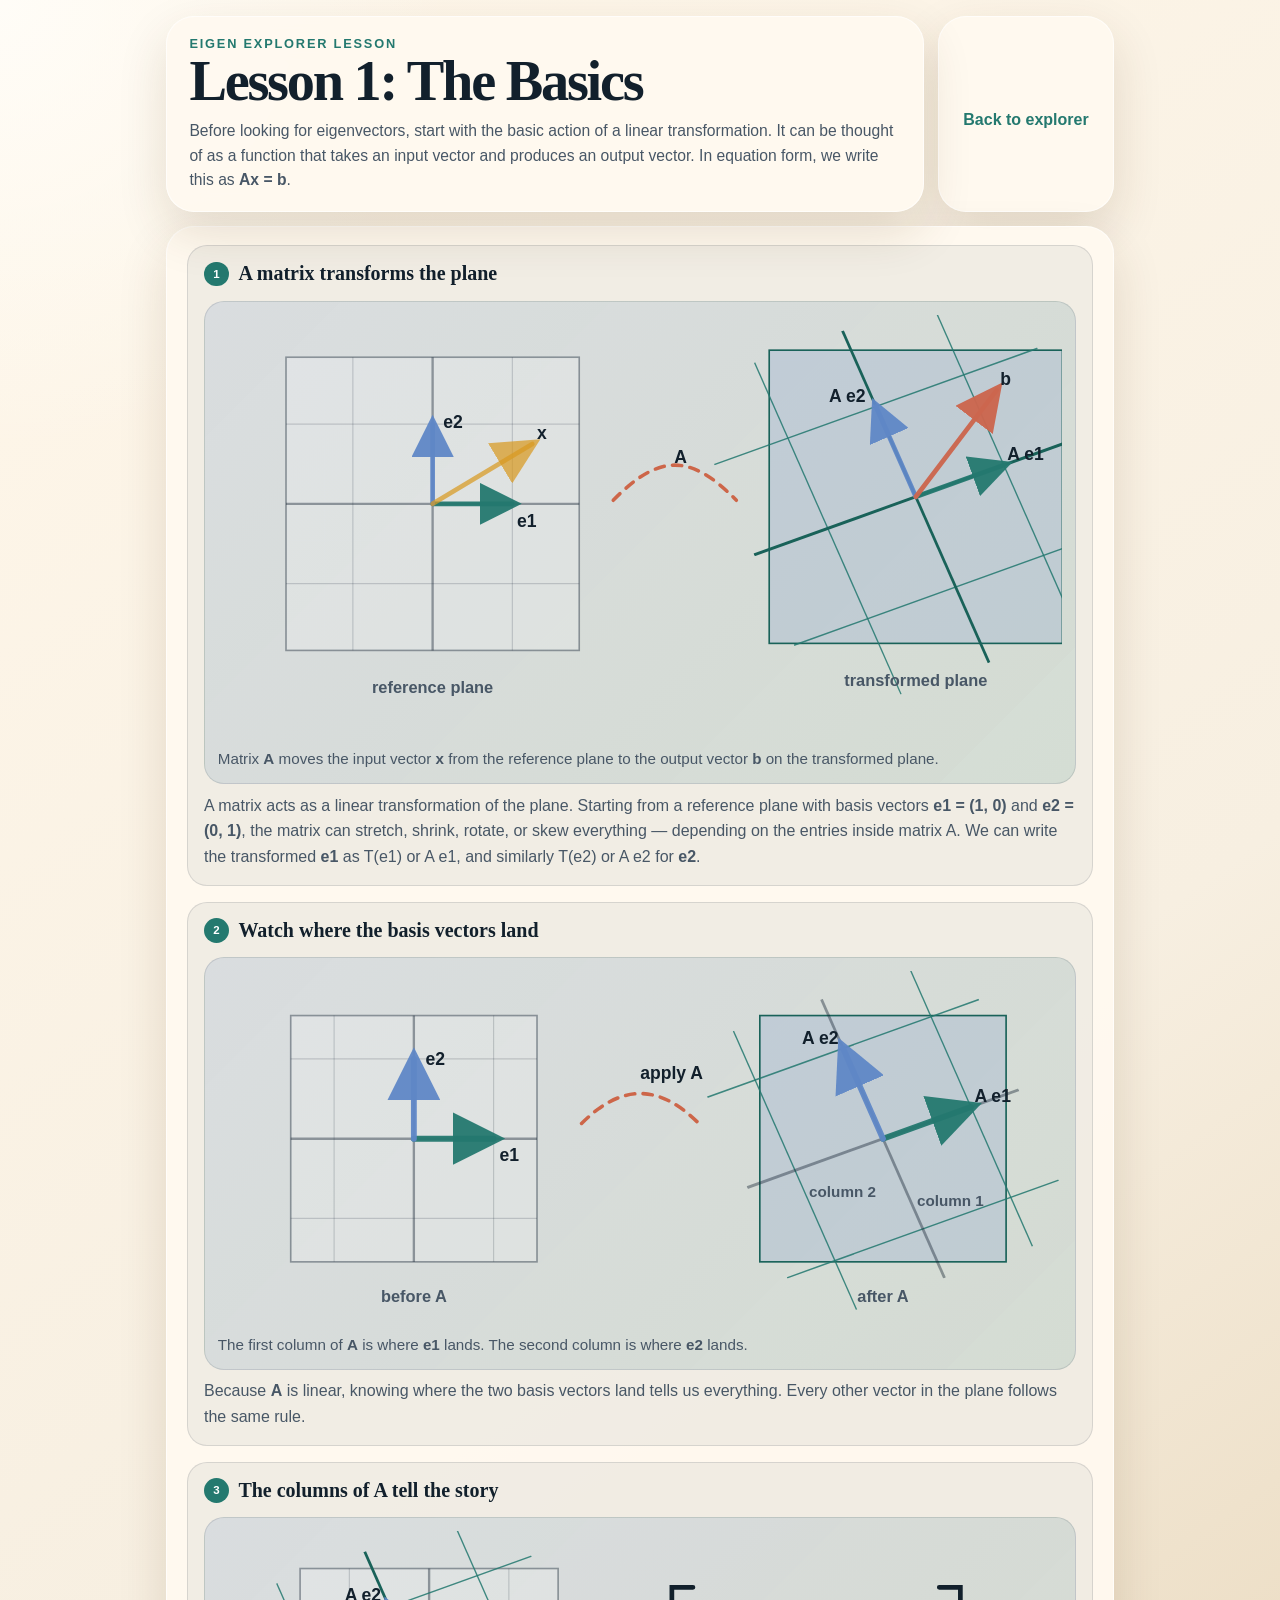
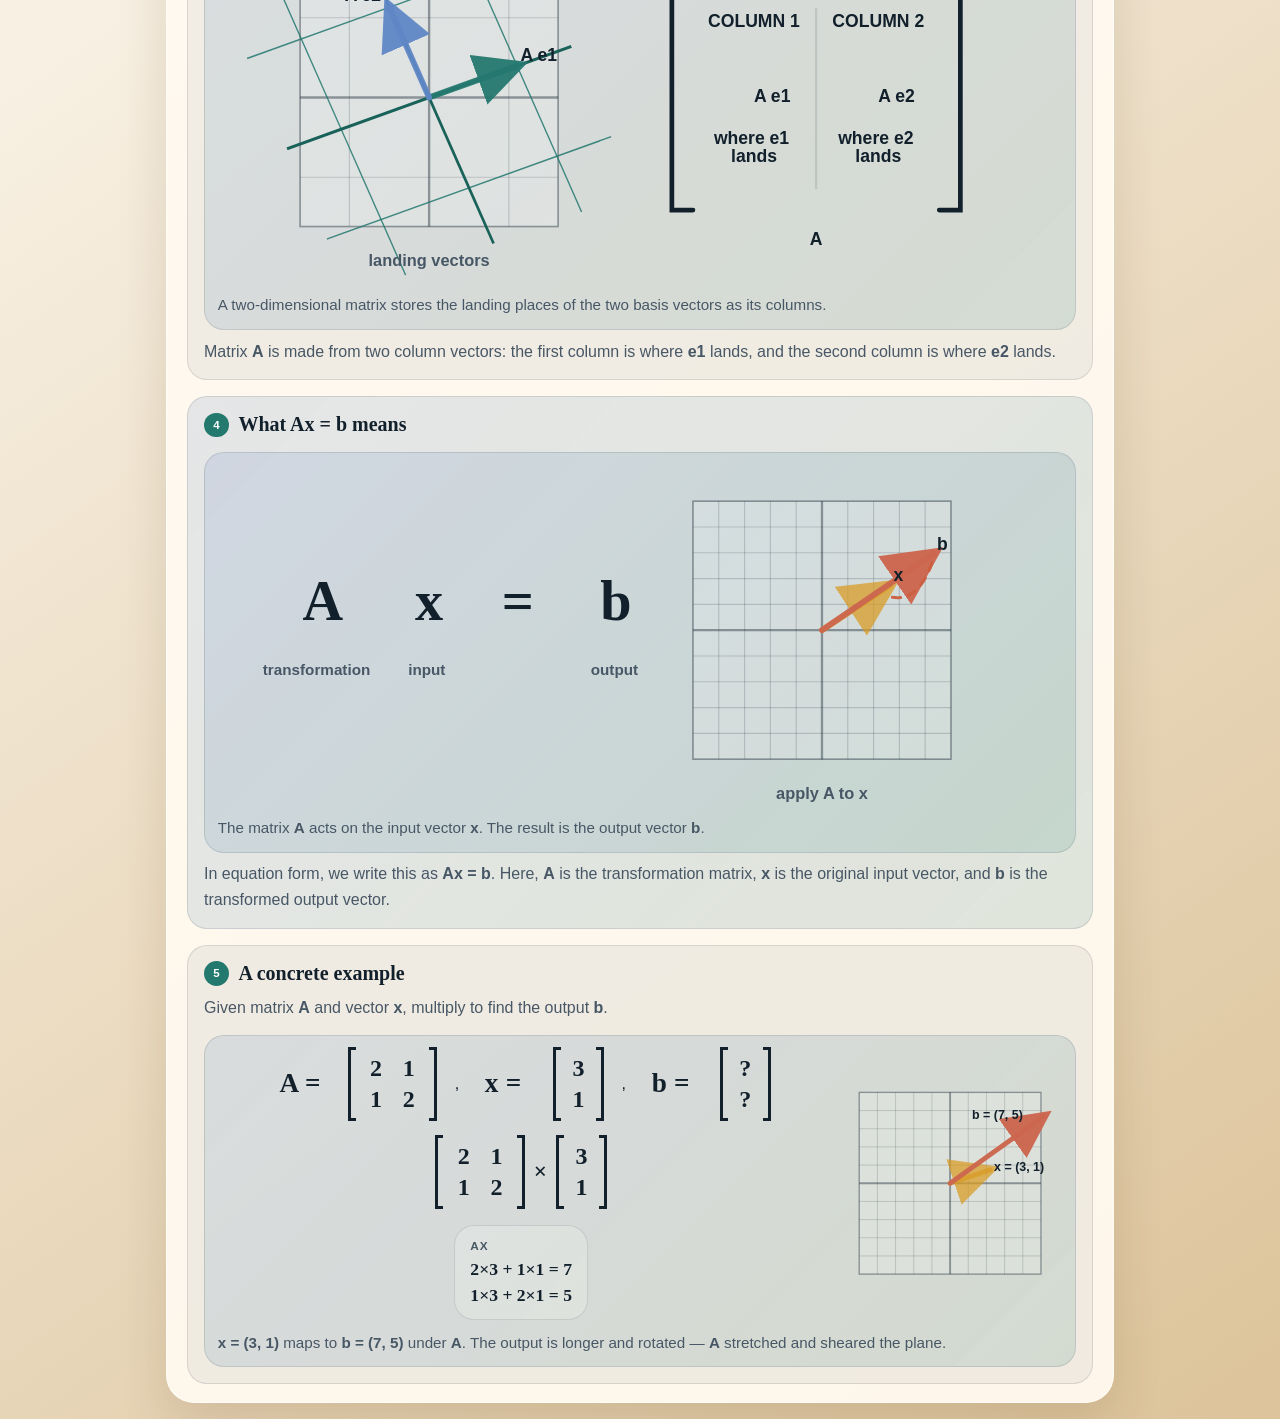
==== lesson-1.html @ 8da42496 "Add Lesson 1 CTA button to hero, rename step-1 to lesson-1 - Prominent coral pill button "Lesson 1: " ====
<!doctype html>
<html lang="en">
  <head>
    <meta charset="UTF-8" />
    <meta name="viewport" content="width=device-width, initial-scale=1.0" />
    <title>Lesson 1: Ax = b | Eigen Explorer</title>
    <link rel="icon" href="data:," />
    <link rel="stylesheet" href="styles.css" />
  </head>
  <body>
    <div class="page-shell lesson-shell">
      <header class="hero lesson-hero">
        <section class="hero-copy">
          <p class="eyebrow">Eigen Explorer lesson</p>
          <h1>Lesson 1: The Basics</h1>
          <p class="lede">
            Before looking for eigenvectors, start with the basic action of a
            linear transformation.  It can be thought of as a function that takes an input vector and produces an output vector. In equation form, we write this as <strong>Ax = b</strong>.
          </p>
        </section>

        <nav class="lesson-nav" aria-label="Lesson navigation">
          <a class="text-link" href="index.html">Back to explorer</a>
        </nav>
      </header>

      <main class="lesson-layout">
        <article class="lesson-card">

          <section>
            <h2>A matrix transforms the plane</h2>
            <figure class="transform-figure">
              <svg
                class="transform-diagram"
                viewBox="0 0 720 360"
                role="img"
                aria-labelledby="transformDiagramTitle transformDiagramDescription"
              >
                <title id="transformDiagramTitle">Matrix A transforms vector x into vector b</title>
                <desc id="transformDiagramDescription">
                  A reference grid with input vector x is transformed by matrix A
                  into a slanted grid where the output vector is labeled b.
                </desc>
                <defs>
                  <pattern id="referenceGrid" width="34" height="34" patternUnits="userSpaceOnUse">
                    <path d="M 34 0 L 0 0 0 34" />
                  </pattern>
                  <pattern id="transformedGrid" width="34" height="34" patternUnits="userSpaceOnUse">
                    <path d="M 34 0 L 0 0 0 34" />
                  </pattern>
                  <marker
                    id="arrowGold"
                    markerWidth="10"
                    markerHeight="10"
                    refX="8"
                    refY="5"
                    orient="auto"
                  >
                    <path d="M 0 0 L 10 5 L 0 10 z" />
                  </marker>
                  <marker
                    id="arrowCoral"
                    markerWidth="10"
                    markerHeight="10"
                    refX="8"
                    refY="5"
                    orient="auto"
                  >
                    <path d="M 0 0 L 10 5 L 0 10 z" />
                  </marker>
                  <marker
                    id="arrowTeal"
                    markerWidth="9"
                    markerHeight="9"
                    refX="7"
                    refY="4.5"
                    orient="auto"
                  >
                    <path d="M 0 0 L 9 4.5 L 0 9 z" />
                  </marker>
                  <marker
                    id="arrowSky"
                    markerWidth="9"
                    markerHeight="9"
                    refX="7"
                    refY="4.5"
                    orient="auto"
                  >
                    <path d="M 0 0 L 9 4.5 L 0 9 z" />
                  </marker>
                  <clipPath id="tpClip">
                    <rect width="250" height="250" />
                  </clipPath>
                </defs>

                <g class="diagram-plane diagram-plane--reference" transform="translate(58 36)">
                  <rect class="diagram-grid" width="250" height="250" />
                  <g class="plane-grid-lines">
                    <line x1="57" y1="0" x2="57" y2="250" />
                    <line x1="193" y1="0" x2="193" y2="250" />
                    <line x1="0" y1="57" x2="250" y2="57" />
                    <line x1="0" y1="193" x2="250" y2="193" />
                  </g>
                  <line class="diagram-axis" x1="0" y1="125" x2="250" y2="125" />
                  <line class="diagram-axis" x1="125" y1="250" x2="125" y2="0" />
                  <line class="diagram-vector diagram-vector--e1" data-highlight="e1" x1="125" y1="125" x2="193" y2="125" />
                  <line class="diagram-vector diagram-vector--e2" data-highlight="e2" x1="125" y1="125" x2="125" y2="57" />
                  <line class="diagram-vector diagram-vector--x" x1="125" y1="125" x2="210" y2="74" />
                  <text data-highlight="e1" x="197" y="145">e1</text>
                  <text data-highlight="e2" x="134" y="60">e2</text>
                  <text x="214" y="70">x</text>
                  <text class="diagram-caption" x="125" y="286">reference plane</text>
                </g>

                <g class="diagram-map">
                  <path d="M 337 158 C 376 118, 403 118, 442 158" />
                  <text x="389" y="126">A</text>
                </g>

                <g class="diagram-plane diagram-plane--transform" transform="translate(470 30)">
                  <rect class="diagram-grid" width="250" height="250" />
                  <g transform="matrix(1.103,-0.397,0.5,1.132,-75.4,33.1)" clip-path="url(#tpClip)">
                    <g class="plane-grid-lines">
                      <line x1="57" y1="0" x2="57" y2="250" />
                      <line x1="193" y1="0" x2="193" y2="250" />
                      <line x1="0" y1="57" x2="250" y2="57" />
                      <line x1="0" y1="193" x2="250" y2="193" />
                    </g>
                    <line class="diagram-axis" x1="0" y1="125" x2="250" y2="125" />
                    <line class="diagram-axis" x1="125" y1="250" x2="125" y2="0" />
                  </g>
                  <line class="diagram-vector diagram-vector--e1" data-highlight="Ae1" x1="125" y1="125" x2="200" y2="98" />
                  <line class="diagram-vector diagram-vector--e2" data-highlight="Ae2" x1="125" y1="125" x2="91" y2="48" />
                  <line class="diagram-vector diagram-vector--b" x1="125" y1="125" x2="194" y2="34" />
                  <text data-highlight="Ae1" x="203" y="94">A e1</text>
                  <text data-highlight="Ae2" x="51" y="44">A e2</text>
                  <text x="197" y="30">b</text>
                  <text class="diagram-caption" x="125" y="286">transformed plane</text>
                </g>
              </svg>
              <figcaption>
                Matrix <strong>A</strong> moves the input vector
                <strong>x</strong> from the reference plane to the output vector
                <strong>b</strong> on the transformed plane.
              </figcaption>
            </figure>
            <p>
              A matrix acts as a linear transformation of the plane. Starting from a
              reference plane with basis vectors <span class="hl-trigger" data-highlight="e1"><strong>e1 = (1, 0)</strong></span> and
              <span class="hl-trigger" data-highlight="e2"><strong>e2 = (0, 1)</strong></span>, the matrix can stretch, shrink, rotate,
              or skew everything — depending on the entries inside matrix A.  We can write the transformed <span class="hl-trigger" data-highlight="e1"><strong>e1</strong></span> as T(e1) or <span class="hl-trigger" data-highlight="Ae1">A e1</span>,
              and similarly T(e2) or <span class="hl-trigger" data-highlight="Ae2">A e2</span> for <span class="hl-trigger" data-highlight="e2"><strong>e2</strong></span>.
            </p>
          </section>

          <section>
            <h2>Watch where the basis vectors land</h2>
            <figure class="transform-figure">
              <svg
                class="transform-diagram basis-diagram"
                viewBox="0 0 720 300"
                role="img"
                aria-labelledby="basisDiagramTitle basisDiagramDescription"
              >
                <title id="basisDiagramTitle">Basis vectors landing after transformation</title>
                <desc id="basisDiagramDescription">
                  The basis vectors e1 and e2 start on the reference plane.
                  Matrix A sends them to A e1 and A e2, which become the first
                  and second columns of A.
                </desc>
                <defs>
                  <clipPath id="basisLandingClip">
                    <rect width="210" height="210" />
                  </clipPath>
                  <marker
                    id="basisArrowTeal"
                    markerWidth="9"
                    markerHeight="9"
                    refX="7"
                    refY="4.5"
                    orient="auto"
                  >
                    <path d="M 0 0 L 9 4.5 L 0 9 z" />
                  </marker>
                  <marker
                    id="basisArrowSky"
                    markerWidth="9"
                    markerHeight="9"
                    refX="7"
                    refY="4.5"
                    orient="auto"
                  >
                    <path d="M 0 0 L 9 4.5 L 0 9 z" />
                  </marker>
                </defs>

                <g class="basis-panel" transform="translate(62 38)">
                  <rect width="210" height="210" />
                  <g class="plane-grid-lines">
                    <line x1="37" y1="0" x2="37" y2="210" />
                    <line x1="173" y1="0" x2="173" y2="210" />
                    <line x1="0" y1="37" x2="210" y2="37" />
                    <line x1="0" y1="173" x2="210" y2="173" />
                  </g>
                  <line class="diagram-axis" x1="0" y1="105" x2="210" y2="105" />
                  <line class="diagram-axis" x1="105" y1="210" x2="105" y2="0" />
                  <line class="basis-vector basis-vector--e1" x1="105" y1="105" x2="173" y2="105" />
                  <line class="basis-vector basis-vector--e2" x1="105" y1="105" x2="105" y2="37" />
                  <text x="178" y="124">e1</text>
                  <text x="115" y="42">e2</text>
                  <text class="diagram-caption" x="105" y="244">before A</text>
                </g>

                <g class="basis-map">
                  <path d="M 310 130 C 344 96, 376 96, 410 130" />
                  <text x="360" y="92">apply A</text>
                </g>

                <g class="basis-panel basis-panel--landing" transform="translate(462 38)">
                  <rect width="210" height="210" />
                  <g transform="matrix(1.103,-0.397,0.5,1.132,-63.3,27.8)" clip-path="url(#basisLandingClip)">
                    <g class="plane-grid-lines">
                      <line x1="37" y1="0" x2="37" y2="210" />
                      <line x1="173" y1="0" x2="173" y2="210" />
                      <line x1="0" y1="37" x2="210" y2="37" />
                      <line x1="0" y1="173" x2="210" y2="173" />
                    </g>
                    <line class="diagram-axis" x1="0" y1="105" x2="210" y2="105" />
                    <line class="diagram-axis" x1="105" y1="210" x2="105" y2="0" />
                  </g>
                  <line class="basis-vector basis-vector--e1" x1="105" y1="105" x2="180" y2="78" />
                  <line class="basis-vector basis-vector--e2" x1="105" y1="105" x2="71" y2="28" />
                  <text x="183" y="74">A e1</text>
                  <text x="36" y="24">A e2</text>
                  <text class="diagram-column-label" x="134" y="162">column 1</text>
                  <text class="diagram-column-label" x="42" y="155">column 2</text>
                  <text class="diagram-caption" x="105" y="244">after A</text>
                </g>
              </svg>
              <figcaption>
                The first column of <strong>A</strong> is where
                <strong>e1</strong> lands. The second column is where
                <strong>e2</strong> lands.
              </figcaption>
            </figure>
            <p>
              Because <strong>A</strong> is linear, knowing where the two basis
              vectors land tells us everything. Every other vector in the plane
              follows the same rule.
            </p>
          </section>

          <section>
            <h2>The columns of A tell the story</h2>
            <figure class="transform-figure">
              <svg
                class="transform-diagram column-diagram"
                viewBox="0 0 720 300"
                role="img"
                aria-labelledby="columnDiagramTitle columnDiagramDescription"
              >
                <title id="columnDiagramTitle">The columns of A are transformed basis vectors</title>
                <desc id="columnDiagramDescription">
                  Matrix A is shown as two column vectors. The first column is
                  A e1 and the second column is A e2.
                </desc>
                <defs>
                  <clipPath id="columnClip">
                    <rect width="220" height="220" />
                  </clipPath>
                  <marker
                    id="columnArrowTeal"
                    markerWidth="9"
                    markerHeight="9"
                    refX="7"
                    refY="4.5"
                    orient="auto"
                  >
                    <path d="M 0 0 L 9 4.5 L 0 9 z" />
                  </marker>
                  <marker
                    id="columnArrowSky"
                    markerWidth="9"
                    markerHeight="9"
                    refX="7"
                    refY="4.5"
                    orient="auto"
                  >
                    <path d="M 0 0 L 9 4.5 L 0 9 z" />
                  </marker>
                </defs>

                <g class="column-plane" transform="translate(70 32)">
                  <rect width="220" height="220" />
                  <!-- reference frame: straight grid + axes -->
                  <g class="plane-grid-lines">
                    <line x1="42" y1="0" x2="42" y2="220" />
                    <line x1="178" y1="0" x2="178" y2="220" />
                    <line x1="0" y1="42" x2="220" y2="42" />
                    <line x1="0" y1="178" x2="220" y2="178" />
                  </g>
                  <line class="diagram-axis" x1="0" y1="110" x2="220" y2="110" />
                  <line class="diagram-axis" x1="110" y1="220" x2="110" y2="0" />
                  <!-- transformed frame: skewed grid + axes -->
                  <g transform="matrix(1.103,-0.397,0.5,1.132,-66.3,29.2)" clip-path="url(#columnClip)">
                    <g class="plane-grid-lines plane-grid-lines--transformed">
                      <line x1="42" y1="0" x2="42" y2="220" />
                      <line x1="178" y1="0" x2="178" y2="220" />
                      <line x1="0" y1="42" x2="220" y2="42" />
                      <line x1="0" y1="178" x2="220" y2="178" />
                    </g>
                    <line class="diagram-axis diagram-axis--transformed" x1="0" y1="110" x2="220" y2="110" />
                    <line class="diagram-axis diagram-axis--transformed" x1="110" y1="220" x2="110" y2="0" />
                  </g>
                  <line class="column-vector column-vector--e1" x1="110" y1="110" x2="185" y2="83" />
                  <line class="column-vector column-vector--e2" x1="110" y1="110" x2="76" y2="33" />
                  <text x="188" y="79">A e1</text>
                  <text x="38" y="28">A e2</text>
                  <text class="diagram-caption" x="110" y="254">landing vectors</text>
                </g>

                <g class="column-matrix" transform="translate(405 48)">
                  <path d="M 0 0 H -18 V 190 H 0" />
                  <path d="M 210 0 H 228 V 190 H 210" />
                  <line class="column-divider" x1="105" y1="18" x2="105" y2="172" />
                  <text class="column-title" x="52" y="34">column 1</text>
                  <text class="column-title" x="158" y="34">column 2</text>
                  <text class="column-vector-name column-vector-name--e1" x="52" y="98">A e1</text>
                  <text class="column-vector-name column-vector-name--e2" x="158" y="98">A e2</text>
                  <text class="column-note" x="52" y="134">
                    <tspan x="52" dy="0">where e1</tspan>
                    <tspan x="52" dy="15">lands</tspan>
                  </text>
                  <text class="column-note" x="158" y="134">
                    <tspan x="158" dy="0">where e2</tspan>
                    <tspan x="158" dy="15">lands</tspan>
                  </text>
                  <text class="column-symbol" x="105" y="220">A</text>
                </g>
              </svg>
              <figcaption>
                A two-dimensional matrix stores the landing places of the two
                basis vectors as its columns.
              </figcaption>
            </figure>
            <p>
              Matrix <strong>A</strong> is made from two column vectors: the
              first column is where <strong>e1</strong> lands, and the second
              column is where <strong>e2</strong> lands.
            </p>
          </section>

          <section class="lesson-summary">
            <h2>What Ax = b means</h2>
            <figure class="transform-figure">
              <svg
                class="transform-diagram axb-diagram"
                viewBox="0 0 720 290"
                role="img"
                aria-labelledby="axbDiagramTitle axbDiagramDescription"
              >
                <title id="axbDiagramTitle">Matrix A sends input vector x to output vector b</title>
                <desc id="axbDiagramDescription">
                  The equation A times x equals b is shown as a matrix, an input
                  vector, and an output vector, with a small diagram of x moving
                  to b.
                </desc>
                <defs>
                  <marker
                    id="axbArrowGold"
                    markerWidth="10"
                    markerHeight="10"
                    refX="8"
                    refY="5"
                    orient="auto"
                  >
                    <path d="M 0 0 L 10 5 L 0 10 z" />
                  </marker>
                  <marker
                    id="axbArrowCoral"
                    markerWidth="10"
                    markerHeight="10"
                    refX="8"
                    refY="5"
                    orient="auto"
                  >
                    <path d="M 0 0 L 10 5 L 0 10 z" />
                  </marker>
                </defs>

                <g class="axb-equation" transform="translate(42 56)">
                  <text x="30" y="75">A</text>
                  <text x="126" y="75">x</text>
                  <text x="200" y="75">=</text>
                  <text x="284" y="75">b</text>
                  <text class="axb-label" x="42" y="122">transformation</text>
                  <text class="axb-label" x="136" y="122">input</text>
                  <text class="axb-label" x="296" y="122">output</text>
                </g>

                <g class="axb-plane" transform="translate(405 30)">
                  <rect width="220" height="220" />
                  <g class="plane-grid-lines">
                    <line x1="22" y1="0" x2="22" y2="220" />
                    <line x1="44" y1="0" x2="44" y2="220" />
                    <line x1="66" y1="0" x2="66" y2="220" />
                    <line x1="88" y1="0" x2="88" y2="220" />
                    <line x1="132" y1="0" x2="132" y2="220" />
                    <line x1="154" y1="0" x2="154" y2="220" />
                    <line x1="176" y1="0" x2="176" y2="220" />
                    <line x1="198" y1="0" x2="198" y2="220" />
                    <line x1="0" y1="22" x2="220" y2="22" />
                    <line x1="0" y1="44" x2="220" y2="44" />
                    <line x1="0" y1="66" x2="220" y2="66" />
                    <line x1="0" y1="88" x2="220" y2="88" />
                    <line x1="0" y1="132" x2="220" y2="132" />
                    <line x1="0" y1="154" x2="220" y2="154" />
                    <line x1="0" y1="176" x2="220" y2="176" />
                    <line x1="0" y1="198" x2="220" y2="198" />
                  </g>
                  <line class="diagram-axis" x1="0" y1="110" x2="220" y2="110" />
                  <line class="diagram-axis" x1="110" y1="220" x2="110" y2="0" />
                  <line class="axb-vector axb-vector--x" x1="110" y1="110" x2="168" y2="72" />
                  <line class="axb-vector axb-vector--b" x1="110" y1="110" x2="205" y2="45" />
                  <path class="axb-motion" d="M 170 82 C 187 85, 198 70, 204 52" />
                  <text x="171" y="68">x</text>
                  <text x="208" y="42">b</text>
                  <text class="diagram-caption" x="110" y="254">apply A to x</text>
                </g>
              </svg>
              <figcaption>
                The matrix <strong>A</strong> acts on the input vector
                <strong>x</strong>. The result is the output vector
                <strong>b</strong>.
              </figcaption>
            </figure>
            <p>
              In equation form, we write this as <strong>Ax = b</strong>. Here,
              <strong>A</strong> is the transformation matrix,
              <strong>x</strong> is the original input vector, and
              <strong>b</strong> is the transformed output vector.
            </p>
          </section>

          <section>
            <h2>A concrete example</h2>
            <p>Given matrix <strong>A</strong> and vector <strong>x</strong>, multiply to find the output <strong>b</strong>.</p>
            <figure class="transform-figure">
              <div class="example-layout">
                <div class="example-math-col">
                  <div class="example-html-math" aria-label="A numerical matrix multiplication example">
                    <div class="example-matrix-row">
                      <span class="example-matrix-label">A =</span>
                      <table class="matrix matrix--two-by-two" aria-label="Matrix A">
                        <tr>
                          <td>2</td>
                          <td>1</td>
                        </tr>
                        <tr>
                          <td>1</td>
                          <td>2</td>
                        </tr>
                      </table>
                    </div>
                    &comma;
                    <div class="example-matrix-row">
                      <span class="example-matrix-label">x =</span>
                      <table class="matrix matrix--vector" aria-label="Vector x">
                        <tr>
                          <td>3</td>
                        </tr>
                        <tr>
                          <td>1</td>
                        </tr>
                      </table>
                    </div>
                    &comma;
                    <div class="example-matrix-row">
                      <span class="example-matrix-label">b =</span>
                      <table class="matrix matrix--vector" aria-label="Vector b">
                        <tr>
                          <td>?</td>
                        </tr>
                        <tr>
                          <td>?</td>
                        </tr>
                      </table>
                    </div>
                  </div>

                  <div class="example-matrix-product">
                    <table class="matrix matrix--two-by-two" aria-label="Matrix A">
                      <tr>
                        <td>2</td>
                        <td>1</td>
                      </tr>
                      <tr>
                        <td>1</td>
                        <td>2</td>
                      </tr>
                    </table>
                    <span class="example-matrix-operator">&times;</span>
                    <table class="matrix matrix--vector" aria-label="Vector x">
                      <tr>
                        <td>3</td>
                      </tr>
                      <tr>
                        <td>1</td>
                      </tr>
                    </table>
                  </div>
                  <div class="example-work" aria-label="Entry-by-entry calculation">
                    <span>Ax</span>
                    <strong>2&times;3 + 1&times;1 = 7</strong>
                    <strong>1&times;3 + 2&times;1 = 5</strong>
                  </div>
                </div>

                <svg
                  class="example-plane-diagram"
                  viewBox="0 0 230 220"
                  role="img"
                  aria-labelledby="exampleDiagramTitle exampleDiagramDescription"
                >
                  <title id="exampleDiagramTitle">Vector x transforms into vector b</title>
                  <desc id="exampleDiagramDescription">
                    The input vector x equals (3, 1), and the output vector b
                    equals (7, 5).
                  </desc>
                  <defs>
                    <marker
                      id="exampleArrowGold"
                      markerWidth="10"
                      markerHeight="10"
                      refX="8"
                      refY="5"
                      orient="auto"
                    >
                      <path d="M 0 0 L 10 5 L 0 10 z" />
                    </marker>
                    <marker
                      id="exampleArrowCoral"
                      markerWidth="10"
                      markerHeight="10"
                      refX="8"
                      refY="5"
                      orient="auto"
                    >
                      <path d="M 0 0 L 10 5 L 0 10 z" />
                    </marker>
                  </defs>

                  <g class="example-plane" transform="translate(18 14)">
                    <rect width="190" height="190" />
                    <g class="plane-grid-lines">
                      <line x1="19" y1="0" x2="19" y2="190" />
                      <line x1="38" y1="0" x2="38" y2="190" />
                      <line x1="57" y1="0" x2="57" y2="190" />
                      <line x1="76" y1="0" x2="76" y2="190" />
                      <line x1="114" y1="0" x2="114" y2="190" />
                      <line x1="133" y1="0" x2="133" y2="190" />
                      <line x1="152" y1="0" x2="152" y2="190" />
                      <line x1="171" y1="0" x2="171" y2="190" />
                      <line x1="0" y1="19" x2="190" y2="19" />
                      <line x1="0" y1="38" x2="190" y2="38" />
                      <line x1="0" y1="57" x2="190" y2="57" />
                      <line x1="0" y1="76" x2="190" y2="76" />
                      <line x1="0" y1="114" x2="190" y2="114" />
                      <line x1="0" y1="133" x2="190" y2="133" />
                      <line x1="0" y1="152" x2="190" y2="152" />
                      <line x1="0" y1="171" x2="190" y2="171" />
                    </g>
                    <line class="diagram-axis" x1="0" y1="95" x2="190" y2="95" />
                    <line class="diagram-axis" x1="95" y1="190" x2="95" y2="0" />
                    <line class="example-vector example-vector--x" x1="95" y1="95" x2="137" y2="81" />
                    <line class="example-vector example-vector--b" x1="95" y1="95" x2="193" y2="25" />
                    <text x="141" y="82">x = (3, 1)</text>
                    <text x="118" y="28">b = (7, 5)</text>
                  </g>
                </svg>
              </div>
              <figcaption>
                <strong>x = (3, 1)</strong> maps to <strong>b = (7, 5)</strong>
                under <strong>A</strong>. The output is longer and rotated —
                <strong>A</strong> stretched and sheared the plane.
              </figcaption>
            </figure>
          </section>
        </article>
      </main>
    </div>
    <script>
      (function () {
        function getGroup(key) {
          return document.querySelectorAll(`[data-highlight="${key}"]`);
        }

        function restartAnimation(el) {
          el.style.animation = "none";
          void el.offsetWidth;
          el.style.animation = "";
        }

        function setHighlight(key, on) {
          getGroup(key).forEach((el) => {
            if (on) restartAnimation(el);
            el.classList.toggle("is-highlighted", on);
          });
        }

        document.querySelectorAll("[data-highlight], .hl-trigger[data-highlight]").forEach((el) => {
          const key = el.dataset.highlight;
          el.addEventListener("mouseenter", () => setHighlight(key, true));
          el.addEventListener("mouseleave", () => setHighlight(key, false));
        });
      })();
    </script>
  </body>
</html>
---- styles.css ----
:root {
  --paper: #f7efe1;
  --paper-deep: #d8bf92;
  --panel: rgba(255, 249, 240, 0.95);
  --ink: #12202c;
  --muted: #485766;
  --line: rgba(22, 37, 51, 0.12);
  --teal: #24796f;
  --teal-soft: rgba(36, 121, 111, 0.14);
  --sky: #5f87c7;
  --sky-soft: rgba(95, 135, 199, 0.16);
  --gold: #d89a22;
  --coral: #cc674f;
  --eigen: #cd5f41;
  --shadow: 0 20px 50px rgba(76, 49, 17, 0.14);
  --body-glow: rgba(255, 253, 248, 0.94);
  --body-start: #fff7ea;
  --body-end: #dcc39a;
  --body-pattern-x: rgba(255, 255, 255, 0.22);
  --body-pattern-y: rgba(255, 255, 255, 0.18);
  --card-border: rgba(255, 255, 255, 0.65);
  --metric-bg: linear-gradient(180deg, rgba(255, 255, 255, 0.92), rgba(249, 238, 220, 0.98));
  --control-bg: rgba(22, 37, 51, 0.06);
  --control-bg-strong: rgba(22, 37, 51, 0.1);
  --field-bg: rgba(255, 255, 255, 0.94);
  --chip-bg: rgba(22, 37, 51, 0.08);
  --mode-chip-bg: rgba(22, 37, 51, 0.07);
  --active-chip-start: var(--teal);
  --active-chip-end: #2f9184;
  --mode-active-start: #183144;
  --mode-active-end: #3a6480;
  --primary-end: #de8267;
  --canvas-bg: radial-gradient(circle at 22% 15%, rgba(255, 255, 255, 0.78), transparent 20rem),
    linear-gradient(180deg, rgba(255, 255, 255, 0.48), rgba(224, 205, 168, 0.94));
  --canvas-note-bg: rgba(255, 252, 247, 0.92);
  --canvas-backdrop-start: rgba(255, 255, 255, 0.18);
  --canvas-backdrop-end: rgba(216, 191, 146, 0.26);
  --reference-circle-fill: rgba(255, 255, 255, 0.18);
  --reference-circle-stroke: rgba(22, 37, 51, 0.22);
  --reference-grid-line: rgba(22, 37, 51, 0.18);
  --reference-grid-axis: rgba(22, 37, 51, 0.42);
  --transform-circle-fill: rgba(95, 135, 199, 0.18);
  --transform-circle-stroke: rgba(95, 135, 199, 0.82);
  --transform-grid-line: rgba(36, 121, 111, 0.86);
  --transform-grid-axis: rgba(25, 98, 89, 1);
  --clock-reference-fill: rgba(22, 37, 51, 0.78);
  --clock-reference-halo: rgba(255, 252, 247, 0.95);
  --clock-transform-fill: rgba(70, 111, 177, 0.96);
  --clock-transform-halo: rgba(255, 252, 247, 0.9);
  --basis-e1: rgba(36, 121, 111, 0.95);
  --basis-e1-handle: rgba(36, 121, 111, 0.98);
  --basis-e2: rgba(95, 135, 199, 0.95);
  --basis-e2-handle: rgba(95, 135, 199, 0.98);
  --probe-line: rgba(216, 154, 34, 0.92);
  --probe-arrow: rgba(216, 154, 34, 0.72);
  --probe-handle: rgba(216, 154, 34, 1);
  --image-arrow: rgba(204, 103, 79, 0.96);
  --eigen-line: rgba(205, 95, 65, 0.95);
  --eigen-line-soft: rgba(205, 95, 65, 0.42);
  --eigen-tag-bg: rgba(205, 95, 65, 0.12);
  --projection-line: rgba(22, 37, 51, 0.4);
  --tag-bg: rgba(255, 255, 255, 0.82);
  --tag-ink: rgba(18, 32, 44, 0.95);
  --handle-stroke: rgba(255, 255, 255, 0.95);
  --origin-fill: rgba(22, 37, 51, 0.8);
  --radius-lg: 28px;
  --radius-md: 20px;
  --radius-sm: 14px;
  --font-display: "Iowan Old Style", "Palatino Linotype", "Book Antiqua", Georgia,
    serif;
  --font-ui: "Avenir Next", "Segoe UI", "Helvetica Neue", sans-serif;
}

body[data-scheme="dark"] {
  --paper: #111820;
  --paper-deep: #05070b;
  --panel: rgba(16, 23, 32, 0.95);
  --ink: #f0f6ff;
  --muted: #a8b6c9;
  --line: rgba(221, 235, 255, 0.14);
  --teal: #55d6c2;
  --teal-soft: rgba(85, 214, 194, 0.16);
  --sky: #8fb7ff;
  --sky-soft: rgba(143, 183, 255, 0.18);
  --gold: #ffd166;
  --coral: #ff7a6e;
  --eigen: #ff8d66;
  --shadow: 0 20px 50px rgba(0, 0, 0, 0.38);
  --body-glow: rgba(75, 119, 158, 0.2);
  --body-start: #17202b;
  --body-end: #05070b;
  --body-pattern-x: rgba(255, 255, 255, 0.08);
  --body-pattern-y: rgba(255, 255, 255, 0.06);
  --card-border: rgba(255, 255, 255, 0.12);
  --metric-bg: linear-gradient(180deg, rgba(30, 43, 59, 0.96), rgba(16, 23, 32, 0.98));
  --control-bg: rgba(255, 255, 255, 0.07);
  --control-bg-strong: rgba(255, 255, 255, 0.1);
  --field-bg: rgba(8, 12, 18, 0.92);
  --chip-bg: rgba(255, 255, 255, 0.08);
  --mode-chip-bg: rgba(255, 255, 255, 0.07);
  --active-chip-start: #1da99a;
  --active-chip-end: #2ed4bd;
  --mode-active-start: #27507a;
  --mode-active-end: #4a77c7;
  --primary-end: #ff9f8a;
  --canvas-bg: linear-gradient(180deg, rgba(16, 24, 34, 0.98), rgba(5, 8, 13, 0.96));
  --canvas-note-bg: rgba(8, 12, 18, 0.86);
  --canvas-backdrop-start: rgba(59, 87, 114, 0.16);
  --canvas-backdrop-end: rgba(5, 8, 13, 0.2);
  --reference-circle-fill: rgba(255, 255, 255, 0.06);
  --reference-circle-stroke: rgba(220, 235, 255, 0.24);
  --reference-grid-line: rgba(220, 235, 255, 0.13);
  --reference-grid-axis: rgba(220, 235, 255, 0.36);
  --transform-circle-fill: rgba(143, 183, 255, 0.13);
  --transform-circle-stroke: rgba(143, 183, 255, 0.86);
  --transform-grid-line: rgba(85, 214, 194, 0.66);
  --transform-grid-axis: rgba(85, 214, 194, 0.96);
  --clock-reference-fill: rgba(238, 246, 255, 0.84);
  --clock-reference-halo: rgba(5, 8, 13, 0.88);
  --clock-transform-fill: rgba(143, 183, 255, 0.98);
  --clock-transform-halo: rgba(5, 8, 13, 0.9);
  --basis-e1: rgba(85, 214, 194, 0.95);
  --basis-e1-handle: rgba(85, 214, 194, 0.98);
  --basis-e2: rgba(143, 183, 255, 0.95);
  --basis-e2-handle: rgba(143, 183, 255, 0.98);
  --probe-line: rgba(255, 209, 102, 0.9);
  --probe-arrow: rgba(255, 209, 102, 0.78);
  --probe-handle: rgba(255, 209, 102, 1);
  --image-arrow: rgba(255, 122, 110, 0.98);
  --eigen-line: rgba(255, 141, 102, 0.96);
  --eigen-line-soft: rgba(255, 141, 102, 0.44);
  --eigen-tag-bg: rgba(255, 141, 102, 0.14);
  --projection-line: rgba(238, 246, 255, 0.42);
  --tag-bg: rgba(7, 10, 15, 0.82);
  --tag-ink: rgba(240, 246, 255, 0.96);
  --handle-stroke: rgba(8, 12, 18, 0.95);
  --origin-fill: rgba(240, 246, 255, 0.88);
}

body[data-scheme="halloween"] {
  --paper: #211514;
  --paper-deep: #0e0908;
  --panel: rgba(37, 24, 20, 0.94);
  --ink: #fff3dc;
  --muted: #d6bba1;
  --teal: #62c184;
  --sky: #b783ff;
  --gold: #ffb000;
  --coral: #ff6a00;
  --eigen: #f04f2f;
  --shadow: 0 20px 50px rgba(20, 8, 3, 0.36);
  --body-glow: rgba(255, 106, 0, 0.18);
  --body-start: #2d1811;
  --body-end: #0e0908;
  --body-pattern-x: rgba(255, 176, 0, 0.08);
  --body-pattern-y: rgba(98, 193, 132, 0.06);
  --card-border: rgba(255, 176, 0, 0.18);
  --metric-bg: linear-gradient(180deg, rgba(54, 32, 24, 0.97), rgba(34, 20, 18, 0.98));
  --control-bg: rgba(255, 176, 0, 0.08);
  --control-bg-strong: rgba(255, 176, 0, 0.13);
  --field-bg: rgba(19, 12, 10, 0.9);
  --chip-bg: rgba(255, 176, 0, 0.1);
  --mode-chip-bg: rgba(183, 131, 255, 0.1);
  --active-chip-start: #2e9d61;
  --active-chip-end: #80d36f;
  --mode-active-start: #3d245f;
  --mode-active-end: #9b65ff;
  --primary-end: #ff9a18;
  --canvas-bg: linear-gradient(180deg, rgba(43, 26, 18, 0.98), rgba(14, 9, 8, 0.95));
  --canvas-note-bg: rgba(24, 15, 12, 0.88);
  --canvas-backdrop-start: rgba(255, 176, 0, 0.12);
  --canvas-backdrop-end: rgba(255, 106, 0, 0.14);
  --reference-circle-fill: rgba(255, 243, 220, 0.08);
  --reference-circle-stroke: rgba(255, 243, 220, 0.25);
  --reference-grid-line: rgba(255, 243, 220, 0.14);
  --reference-grid-axis: rgba(255, 176, 0, 0.4);
  --transform-circle-fill: rgba(183, 131, 255, 0.14);
  --transform-circle-stroke: rgba(183, 131, 255, 0.84);
  --transform-grid-line: rgba(98, 193, 132, 0.74);
  --transform-grid-axis: rgba(98, 193, 132, 1);
  --clock-reference-fill: rgba(255, 243, 220, 0.88);
  --clock-reference-halo: rgba(14, 9, 8, 0.92);
  --clock-transform-fill: rgba(183, 131, 255, 0.98);
  --clock-transform-halo: rgba(14, 9, 8, 0.9);
  --basis-e1: rgba(98, 193, 132, 0.96);
  --basis-e1-handle: rgba(98, 193, 132, 0.98);
  --basis-e2: rgba(183, 131, 255, 0.96);
  --basis-e2-handle: rgba(183, 131, 255, 0.98);
  --probe-line: rgba(255, 176, 0, 0.92);
  --probe-arrow: rgba(255, 176, 0, 0.78);
  --probe-handle: rgba(255, 176, 0, 1);
  --image-arrow: rgba(255, 106, 0, 0.98);
  --eigen-line: rgba(240, 79, 47, 0.96);
  --eigen-line-soft: rgba(240, 79, 47, 0.46);
  --eigen-tag-bg: rgba(240, 79, 47, 0.16);
  --projection-line: rgba(255, 243, 220, 0.42);
  --tag-bg: rgba(14, 9, 8, 0.84);
  --tag-ink: rgba(255, 243, 220, 0.96);
  --handle-stroke: rgba(14, 9, 8, 0.95);
  --origin-fill: rgba(255, 243, 220, 0.88);
}

body[data-scheme="pastel"] {
  --paper: #f9edf4;
  --paper-deep: #d6edf4;
  --panel: rgba(255, 250, 253, 0.94);
  --ink: #2b3440;
  --muted: #667080;
  --teal: #73c6b6;
  --sky: #8ea8e8;
  --gold: #f1bf72;
  --coral: #ef8b9a;
  --eigen: #df7387;
  --shadow: 0 20px 50px rgba(83, 72, 101, 0.12);
  --body-glow: rgba(255, 255, 255, 0.92);
  --body-start: #fff7fb;
  --body-end: #d8edf6;
  --body-pattern-x: rgba(115, 198, 182, 0.14);
  --body-pattern-y: rgba(142, 168, 232, 0.12);
  --metric-bg: linear-gradient(180deg, rgba(255, 255, 255, 0.95), rgba(246, 235, 246, 0.98));
  --field-bg: rgba(255, 255, 255, 0.96);
  --active-chip-start: #73c6b6;
  --active-chip-end: #9dd7c6;
  --mode-active-start: #637fce;
  --mode-active-end: #b875c9;
  --primary-end: #f4a6af;
  --canvas-bg: linear-gradient(180deg, rgba(255, 250, 253, 0.9), rgba(219, 239, 247, 0.94));
  --canvas-backdrop-start: rgba(255, 255, 255, 0.26);
  --canvas-backdrop-end: rgba(216, 237, 246, 0.34);
  --reference-grid-line: rgba(43, 52, 64, 0.15);
  --reference-grid-axis: rgba(43, 52, 64, 0.36);
  --transform-circle-fill: rgba(142, 168, 232, 0.16);
  --transform-circle-stroke: rgba(142, 168, 232, 0.86);
  --transform-grid-line: rgba(115, 198, 182, 0.76);
  --transform-grid-axis: rgba(88, 169, 153, 0.96);
  --clock-transform-fill: rgba(98, 124, 204, 0.96);
  --basis-e1: rgba(88, 169, 153, 0.95);
  --basis-e1-handle: rgba(88, 169, 153, 0.98);
  --basis-e2: rgba(98, 124, 204, 0.95);
  --basis-e2-handle: rgba(98, 124, 204, 0.98);
  --probe-line: rgba(224, 153, 59, 0.9);
  --probe-arrow: rgba(224, 153, 59, 0.76);
  --probe-handle: rgba(224, 153, 59, 1);
  --image-arrow: rgba(224, 105, 125, 0.96);
}

body[data-scheme="retro"] {
  --paper: #f3e6bd;
  --paper-deep: #9bb1a5;
  --panel: rgba(255, 246, 211, 0.94);
  --ink: #24333a;
  --muted: #59645a;
  --teal: #008b84;
  --sky: #315f9f;
  --gold: #e0a11b;
  --coral: #c94d28;
  --eigen: #b83a2d;
  --body-glow: rgba(255, 249, 225, 0.88);
  --body-start: #f7e6ad;
  --body-end: #8fa99e;
  --body-pattern-x: rgba(36, 51, 58, 0.1);
  --body-pattern-y: rgba(36, 51, 58, 0.08);
  --metric-bg: linear-gradient(180deg, rgba(255, 249, 225, 0.95), rgba(238, 220, 166, 0.98));
  --active-chip-start: #008b84;
  --active-chip-end: #17a398;
  --mode-active-start: #24333a;
  --mode-active-end: #315f9f;
  --primary-end: #dd6a2d;
  --canvas-bg: linear-gradient(180deg, rgba(255, 246, 211, 0.82), rgba(156, 178, 164, 0.86));
  --canvas-backdrop-start: rgba(255, 246, 211, 0.16);
  --canvas-backdrop-end: rgba(40, 71, 70, 0.16);
  --transform-circle-fill: rgba(49, 95, 159, 0.15);
  --transform-circle-stroke: rgba(49, 95, 159, 0.88);
  --transform-grid-line: rgba(0, 139, 132, 0.78);
  --transform-grid-axis: rgba(0, 114, 108, 0.98);
  --clock-transform-fill: rgba(49, 95, 159, 0.96);
  --basis-e1: rgba(0, 139, 132, 0.95);
  --basis-e1-handle: rgba(0, 139, 132, 0.98);
  --basis-e2: rgba(49, 95, 159, 0.95);
  --basis-e2-handle: rgba(49, 95, 159, 0.98);
}

body[data-scheme="rainbow"] {
  --paper: #fff7e8;
  --paper-deep: #d7e9ff;
  --panel: rgba(255, 255, 255, 0.93);
  --ink: #172033;
  --muted: #516074;
  --line: rgba(38, 60, 95, 0.14);
  --teal: #00a884;
  --teal-soft: rgba(0, 168, 132, 0.2);
  --sky: #356dff;
  --sky-soft: rgba(53, 109, 255, 0.18);
  --gold: #f5b700;
  --coral: #ff4f6d;
  --eigen: #ff5a36;
  --shadow: 0 20px 50px rgba(63, 75, 142, 0.16);
  --body-glow: rgba(255, 255, 255, 0.92);
  --body-start: #fff0c9;
  --body-end: #d9f3ff;
  --body-pattern-x: rgba(255, 79, 109, 0.12);
  --body-pattern-y: rgba(53, 109, 255, 0.11);
  --metric-bg: linear-gradient(135deg, rgba(255, 255, 255, 0.96), rgba(255, 238, 180, 0.42), rgba(213, 242, 255, 0.78));
  --control-bg: rgba(255, 255, 255, 0.58);
  --control-bg-strong: rgba(255, 255, 255, 0.68);
  --field-bg: rgba(255, 255, 255, 0.94);
  --chip-bg: rgba(112, 99, 255, 0.09);
  --mode-chip-bg: rgba(53, 109, 255, 0.09);
  --active-chip-start: #00a884;
  --active-chip-end: #7bcf2b;
  --mode-active-start: #356dff;
  --mode-active-end: #a246ff;
  --primary-end: #ff9b28;
  --canvas-bg:
    linear-gradient(180deg, rgba(255, 255, 255, 0.84), rgba(221, 245, 255, 0.9)),
    conic-gradient(from 210deg at 50% 50%, rgba(255, 69, 91, 0.18), rgba(245, 183, 0, 0.15), rgba(0, 168, 132, 0.14), rgba(53, 109, 255, 0.13), rgba(162, 70, 255, 0.14), rgba(255, 69, 91, 0.18));
  --canvas-backdrop-start: rgba(255, 79, 109, 0.08);
  --canvas-backdrop-end: rgba(53, 109, 255, 0.11);
  --reference-circle-fill: rgba(255, 255, 255, 0.18);
  --reference-circle-stroke: rgba(38, 60, 95, 0.24);
  --reference-grid-line: rgba(38, 60, 95, 0.14);
  --reference-grid-axis: rgba(38, 60, 95, 0.36);
  --transform-circle-fill: rgba(162, 70, 255, 0.12);
  --transform-circle-stroke: rgba(53, 109, 255, 0.88);
  --transform-grid-line: rgba(0, 168, 132, 0.82);
  --transform-grid-axis: rgba(0, 137, 210, 0.98);
  --clock-reference-fill: rgba(23, 32, 51, 0.78);
  --clock-reference-halo: rgba(255, 255, 255, 0.95);
  --clock-transform-fill: rgba(162, 70, 255, 0.98);
  --clock-transform-halo: rgba(255, 255, 255, 0.9);
  --basis-e1: rgba(0, 168, 132, 0.96);
  --basis-e1-handle: rgba(0, 168, 132, 0.98);
  --basis-e2: rgba(53, 109, 255, 0.95);
  --basis-e2-handle: rgba(53, 109, 255, 0.98);
  --probe-line: rgba(245, 183, 0, 0.92);
  --probe-arrow: rgba(245, 183, 0, 0.8);
  --probe-handle: rgba(245, 183, 0, 1);
  --image-arrow: rgba(255, 79, 109, 0.98);
  --eigen-line: rgba(255, 90, 54, 0.96);
  --eigen-line-soft: rgba(255, 90, 54, 0.44);
  --eigen-tag-bg: rgba(255, 90, 54, 0.15);
  --projection-line: rgba(162, 70, 255, 0.5);
  --tag-bg: rgba(255, 255, 255, 0.86);
  --tag-ink: rgba(23, 32, 51, 0.96);
  --handle-stroke: rgba(255, 255, 255, 0.96);
  --origin-fill: rgba(23, 32, 51, 0.86);
}

body[data-scheme="rainbow"] .page-shell {
  background:
    linear-gradient(90deg, rgba(255, 79, 109, 0.1), rgba(245, 183, 0, 0.1), rgba(0, 168, 132, 0.08), rgba(53, 109, 255, 0.08), rgba(162, 70, 255, 0.08));
}

body[data-scheme="rainbow"] .hero-copy,
body[data-scheme="rainbow"] .hero-metrics,
body[data-scheme="rainbow"] .stage-card,
body[data-scheme="rainbow"] .panel,
body[data-scheme="rainbow"] .note-card {
  border-color: rgba(53, 109, 255, 0.16);
}

body[data-scheme="rainbow"] .eyebrow {
  color: #00a884;
}

body[data-scheme="rainbow"] .scheme-wrap select {
  border-color: rgba(162, 70, 255, 0.3);
  background:
    linear-gradient(90deg, rgba(255, 79, 109, 0.12), rgba(245, 183, 0, 0.12), rgba(0, 168, 132, 0.1), rgba(53, 109, 255, 0.1), rgba(162, 70, 255, 0.12)),
    var(--field-bg);
}

body[data-scheme="rainbow"] .primary-button {
  background: linear-gradient(100deg, #ff4f6d 0%, #ff9b28 28%, #f5d22b 46%, #00a884 66%, #356dff 84%, #a246ff 100%);
}

body[data-scheme="rainbow"] .preset-chip.is-active,
body[data-scheme="rainbow"] .mode-chip.is-active {
  background: linear-gradient(100deg, #ff4f6d 0%, #ff9b28 20%, #f5d22b 40%, #00a884 60%, #356dff 80%, #a246ff 100%);
}

body[data-scheme="rainbow"] .formula-box {
  background: linear-gradient(110deg, rgba(255, 79, 109, 0.14), rgba(245, 183, 0, 0.14), rgba(0, 168, 132, 0.12), rgba(53, 109, 255, 0.12), rgba(162, 70, 255, 0.13));
}

body[data-scheme="rainbow"] .legend-swatch--reference {
  background: #516074;
}

body[data-scheme="rainbow"] .legend-swatch--transform {
  background: linear-gradient(90deg, #00a884, #356dff);
}

body[data-scheme="rainbow"] .legend-swatch--eigen {
  background:
    repeating-linear-gradient(
      90deg,
      #ff5a36,
      #ff5a36 8px,
      transparent 8px,
      transparent 12px
    );
}

body[data-scheme="rainbow"] .legend-swatch--probe {
  background: linear-gradient(90deg, #f5b700, #ff4f6d, #a246ff);
}

*,
*::before,
*::after {
  box-sizing: border-box;
}

html {
  color-scheme: light;
}

body {
  margin: 0;
  min-height: 100vh;
  font-family: var(--font-ui);
  color: var(--ink);
  background:
    radial-gradient(circle at top left, var(--body-glow), transparent 28rem),
    linear-gradient(145deg, var(--body-start) 0%, var(--paper) 44%, var(--body-end) 100%);
  transition:
    background 180ms ease,
    color 180ms ease;
}

body::before {
  content: "";
  position: fixed;
  inset: 0;
  pointer-events: none;
  background-image:
    linear-gradient(var(--body-pattern-x) 1px, transparent 1px),
    linear-gradient(90deg, var(--body-pattern-y) 1px, transparent 1px);
  background-size: 36px 36px;
  mask-image: radial-gradient(circle at center, black 38%, transparent 88%);
  opacity: 0.28;
}

button,
input,
canvas {
  font: inherit;
}

.page-shell {
  position: relative;
  max-width: 1320px;
  margin: 0 auto;
  padding: 1rem;
}

.hero {
  display: grid;
  grid-template-columns: minmax(0, 1.35fr) minmax(320px, 0.8fr);
  gap: 0.85rem;
  margin-bottom: 0.85rem;
}

.hero-copy,
.hero-metrics,
.stage-card,
.panel,
.note-card {
  background: var(--panel);
  border: 1px solid var(--card-border);
  border-radius: var(--radius-lg);
  box-shadow: var(--shadow);
  backdrop-filter: blur(18px);
  animation: rise-in 0.7s ease both;
}

.hero-copy {
  padding: 1.2rem 1.4rem;
}

.hero-copy h1,
.panel h2,
.note-card h3 {
  margin: 0;
  font-family: var(--font-display);
  font-weight: 700;
}

.hero-copy h1 {
  font-size: clamp(2rem, 4.4vw, 4rem);
  line-height: 0.94;
  letter-spacing: -0.04em;
  margin-top: 0.25rem;
}

.eyebrow {
  margin: 0;
  text-transform: uppercase;
  letter-spacing: 0.14em;
  font-size: 0.8rem;
  font-weight: 700;
  color: var(--teal);
}

.lede {
  max-width: 46rem;
  margin: 0.7rem 0 0;
  font-size: 0.98rem;
  line-height: 1.55;
  color: var(--muted);
}

.hero-metrics {
  display: grid;
  grid-template-columns: repeat(2, minmax(0, 1fr));
  gap: 0.7rem;
  padding: 0.8rem;
}

.metric {
  padding: 0.8rem 0.9rem;
  border-radius: var(--radius-md);
  background: var(--metric-bg);
  border: 1px solid var(--line);
}

.metric span {
  display: block;
  font-size: 0.78rem;
  text-transform: uppercase;
  letter-spacing: 0.08em;
  color: var(--muted);
}

.metric strong {
  display: block;
  margin-top: 0.35rem;
  font-size: 1.35rem;
  font-family: var(--font-display);
}

.app-layout {
  display: grid;
  grid-template-columns: minmax(0, 1.45fr) minmax(300px, 390px);
  gap: 0.85rem;
}

.stage-card {
  padding: 0.85rem;
}

.stage-toolbar {
  display: flex;
  justify-content: space-between;
  gap: 0.8rem;
  margin-bottom: 0.85rem;
}

.toolbar-group {
  display: grid;
  gap: 0.5rem;
}

.toolbar-group--compact {
  justify-items: end;
  min-width: 16rem;
}

.toolbar-label {
  font-size: 0.78rem;
  text-transform: uppercase;
  letter-spacing: 0.08em;
  color: var(--muted);
}

.preset-row {
  display: flex;
  flex-wrap: nowrap;
  gap: 0.35rem;
  overflow-x: auto;
  padding-bottom: 0.1rem;
  scrollbar-width: none;
}

.preset-row::-webkit-scrollbar {
  display: none;
}

.mode-control {
  display: grid;
  gap: 0.45rem;
}

.mode-row {
  display: flex;
  flex-wrap: wrap;
  gap: 0.45rem;
}

.overlay-control {
  display: grid;
  gap: 0.4rem;
}

.overlay-row {
  display: flex;
  flex-wrap: wrap;
  gap: 0.45rem;
}

.overlay-toggle {
  display: inline-flex;
  align-items: center;
  gap: 0.45rem;
  min-height: 2rem;
  padding: 0.38rem 0.72rem;
  border-radius: 999px;
  border: 1px solid var(--line);
  background: var(--control-bg);
  color: var(--ink);
  font-size: 0.8rem;
  line-height: 1.1;
}

.overlay-toggle--reference {
  border-color: rgba(22, 37, 51, 0.18);
}

.overlay-toggle--transform {
  border-color: rgba(95, 135, 199, 0.28);
}

.overlay-toggle input[type="checkbox"] {
  margin: 0;
  accent-color: var(--coral);
}

.preset-chip,
button {
  border: 0;
  border-radius: 999px;
  cursor: pointer;
  transition:
    transform 140ms ease,
    box-shadow 140ms ease,
    background-color 140ms ease,
    color 140ms ease;
}

.preset-chip {
  display: inline-flex;
  align-items: center;
  justify-content: center;
  flex: 1 1 0;
  min-height: 2rem;
  min-width: 0;
  padding: 0.45rem 0.55rem;
  background: var(--chip-bg);
  color: var(--ink);
  text-align: center;
  line-height: 1.1;
  white-space: nowrap;
  font-size: 0.76rem;
  font-weight: 600;
}

.mode-chip {
  min-height: 2.15rem;
  padding: 0.55rem 0.8rem;
  background: var(--mode-chip-bg);
  color: var(--ink);
}

.preset-chip:hover,
button:hover {
  transform: translateY(-1px);
  box-shadow: 0 8px 20px rgba(22, 37, 51, 0.1);
}

.preset-chip.is-active {
  background: linear-gradient(135deg, var(--active-chip-start) 0%, var(--active-chip-end) 100%);
  color: white;
}

.mode-chip.is-active {
  background: linear-gradient(135deg, var(--mode-active-start) 0%, var(--mode-active-end) 100%);
  color: white;
}

.mode-chip:disabled {
  cursor: not-allowed;
  opacity: 0.45;
  box-shadow: none;
  transform: none;
}

button {
  padding: 0.68rem 0.95rem;
  background: var(--control-bg-strong);
  color: var(--ink);
}

.primary-button {
  display: inline-flex;
  align-items: center;
  justify-content: center;
  background: linear-gradient(135deg, var(--coral) 0%, var(--primary-end) 100%);
  color: white;
  height: 2rem;
  min-height: 2rem;
  padding: 0 0.7rem;
  font-size: 0.76rem;
  font-weight: 600;
  line-height: 1.1;
  white-space: nowrap;
}

.progress-wrap {
  display: grid;
  grid-template-columns: auto auto;
  align-items: center;
  gap: 0.35rem 0.75rem;
  width: min(100%, 18rem);
  padding: 0.72rem 0.9rem;
  border-radius: var(--radius-md);
  background: var(--control-bg);
}

.scheme-wrap {
  display: grid;
  gap: 0.35rem;
  width: min(100%, 18rem);
}

.scheme-wrap span {
  font-size: 0.82rem;
  text-transform: uppercase;
  letter-spacing: 0.08em;
  color: var(--muted);
}

.scheme-wrap select {
  width: 100%;
  min-height: 2rem;
  padding: 0 2.1rem 0 0.75rem;
  border-radius: 999px;
  border: 1px solid var(--line);
  background: var(--field-bg);
  color: var(--ink);
  cursor: pointer;
}

.progress-wrap span {
  font-size: 0.82rem;
  text-transform: uppercase;
  letter-spacing: 0.08em;
  color: var(--muted);
}

.progress-wrap strong {
  justify-self: end;
  font-family: var(--font-display);
}

.progress-wrap input {
  grid-column: 1 / -1;
  width: 100%;
  accent-color: var(--coral);
}

.mode-hint {
  margin: 0;
  max-width: 30rem;
  font-size: 0.84rem;
  line-height: 1.45;
  color: var(--muted);
}

.canvas-wrap {
  position: relative;
  aspect-ratio: 1 / 1;
  min-height: 24rem;
  overflow: hidden;
  border-radius: calc(var(--radius-lg) - 6px);
  background: var(--canvas-bg);
  border: 1px solid var(--line);
}

#stageCanvas {
  width: 100%;
  height: 100%;
  display: block;
  touch-action: none;
  cursor: crosshair;
}

.canvas-note {
  position: absolute;
  left: 1rem;
  right: 1rem;
  bottom: 1rem;
  padding: 0.7rem 0.85rem;
  border-radius: var(--radius-md);
  background: var(--canvas-note-bg);
  border: 1px solid var(--line);
  color: var(--ink);
  line-height: 1.4;
  font-size: 0.9rem;
}

.legend {
  display: flex;
  flex-wrap: wrap;
  gap: 0.75rem;
  padding-top: 0.75rem;
}

.legend-item {
  display: inline-flex;
  align-items: center;
  gap: 0.45rem;
  color: var(--muted);
  font-size: 0.85rem;
}

.legend-swatch {
  display: inline-block;
  width: 1.65rem;
  height: 0.4rem;
  border-radius: 999px;
}

.legend-swatch--reference {
  background: var(--reference-grid-axis);
}

.legend-swatch--transform {
  background: var(--transform-grid-line);
}

.legend-swatch--eigen {
  background:
    repeating-linear-gradient(
      90deg,
      var(--eigen-line),
      var(--eigen-line) 10px,
      transparent 10px,
      transparent 14px
    );
}

.legend-swatch--probe {
  background: linear-gradient(90deg, var(--gold) 0%, var(--coral) 100%);
}

.sidebar {
  display: grid;
  gap: 0.85rem;
}

.panel {
  padding: 0.85rem 0.9rem;
}

.panel-header {
  margin-bottom: 0.75rem;
}

.panel-header p {
  margin: 0.35rem 0 0;
  color: var(--muted);
  line-height: 1.42;
  font-size: 0.92rem;
}

.matrix-shell {
  position: relative;
  padding: 0.55rem 1rem;
  border-radius: var(--radius-md);
  background: var(--control-bg);
}

.matrix-shell::before,
.matrix-shell::after {
  content: "";
  position: absolute;
  top: 1rem;
  bottom: 1rem;
  width: 14px;
  border-top: 2px solid var(--line);
  border-bottom: 2px solid var(--line);
}

.matrix-shell::before {
  left: 0.5rem;
  border-left: 2px solid var(--line);
}

.matrix-shell::after {
  right: 0.5rem;
  border-right: 2px solid var(--line);
}

.matrix-grid,
.vector-grid {
  display: grid;
  gap: 0.6rem;
}

.matrix-grid {
  grid-template-columns: repeat(2, minmax(0, 1fr));
}

.vector-grid {
  grid-template-columns: repeat(2, minmax(0, 1fr));
}

.vector-grid label,
.matrix-grid label {
  display: grid;
  gap: 0.35rem;
}

.matrix-entry input[type="number"] {
  border-width: 1.5px;
}

.matrix-entry--e1 input[type="number"] {
  border-color: var(--basis-e1);
  background:
    linear-gradient(180deg, var(--teal-soft), var(--field-bg));
  box-shadow: inset 0 0 0 1px var(--teal-soft);
}

.matrix-entry--e2 input[type="number"] {
  border-color: var(--basis-e2);
  background:
    linear-gradient(180deg, var(--sky-soft), var(--field-bg));
  box-shadow: inset 0 0 0 1px var(--sky-soft);
}

.vector-grid span {
  font-size: 0.88rem;
  text-transform: uppercase;
  letter-spacing: 0.08em;
  color: var(--muted);
}

input[type="number"] {
  width: 100%;
  padding: 0.65rem 0.75rem;
  border-radius: var(--radius-sm);
  border: 1px solid var(--line);
  background: var(--field-bg);
  color: var(--ink);
}

input[type="number"]:focus,
button:focus-visible,
.preset-chip:focus-visible,
input[type="range"]:focus-visible {
  outline: 2px solid rgba(36, 121, 111, 0.55);
  outline-offset: 2px;
}

.scheme-wrap select:focus-visible {
  outline: 2px solid rgba(36, 121, 111, 0.55);
  outline-offset: 2px;
}

.button-row {
  margin-top: 0.75rem;
}

.readings-grid {
  display: grid;
  grid-template-columns: repeat(2, minmax(0, 1fr));
  gap: 0.6rem;
  margin-top: 0.8rem;
}

.reading,
.formula-box,
.summary-box,
.detail-item {
  border-radius: var(--radius-md);
  background: var(--control-bg);
  border: 1px solid var(--line);
}

.reading {
  padding: 0.68rem 0.8rem;
}

.reading span {
  display: block;
  font-size: 0.8rem;
  text-transform: uppercase;
  letter-spacing: 0.08em;
  color: var(--muted);
}

.reading strong {
  display: block;
  margin-top: 0.35rem;
  font-family: var(--font-display);
  font-size: 1rem;
}

.formula-box,
.summary-box {
  padding: 0.75rem 0.85rem;
}

.formula-box {
  font-family: var(--font-display);
  font-size: 1rem;
  background:
    linear-gradient(135deg, rgba(95, 135, 199, 0.13), rgba(36, 121, 111, 0.12));
}

.summary-box {
  margin-top: 0.75rem;
  line-height: 1.5;
  font-size: 0.94rem;
}

.summary-box strong {
  font-family: var(--font-display);
}

.detail-list {
  display: grid;
  gap: 0.6rem;
  margin-top: 0.75rem;
}

.detail-item {
  padding: 0.68rem 0.8rem;
}

.detail-item h4 {
  margin: 0 0 0.3rem;
  font-size: 0.95rem;
}

.detail-item p {
  margin: 0;
  color: var(--muted);
  line-height: 1.45;
  font-size: 0.9rem;
}

.prompt-text,
.notice-text {
  margin: 0;
  line-height: 1.52;
  font-size: 0.94rem;
}

.prompt-text {
  color: var(--ink);
}

.notice-text {
  margin-top: 0.55rem;
  color: var(--muted);
}

.study-notes {
  display: grid;
  grid-template-columns: repeat(3, minmax(0, 1fr));
  gap: 0.85rem;
  margin-top: 0.85rem;
}

.note-card {
  padding: 0.9rem 1rem;
}

.note-card p {
  margin: 0.6rem 0 0;
  line-height: 1.55;
  font-size: 0.93rem;
  color: var(--muted);
}

.text-link {
  display: inline-flex;
  align-items: center;
  width: fit-content;
  margin-top: 0.75rem;
  color: var(--teal);
  font-weight: 700;
  text-decoration: none;
}

.text-link:hover {
  text-decoration: underline;
}

.lesson-cta {
  display: inline-flex;
  align-items: center;
  margin-top: 1.1rem;
  padding: 0.55rem 1.1rem;
  border-radius: 999px;
  background: linear-gradient(135deg, var(--coral) 0%, var(--primary-end) 100%);
  color: white;
  font-size: 0.9rem;
  font-weight: 700;
  text-decoration: none;
  transition: transform 140ms ease, box-shadow 140ms ease;
}

.lesson-cta:hover {
  transform: translateY(-1px);
  box-shadow: 0 8px 20px rgba(22, 37, 51, 0.16);
}

.lesson-shell {
  max-width: 980px;
}

.lesson-hero {
  grid-template-columns: minmax(0, 1fr) auto;
  align-items: stretch;
}

.lesson-nav {
  display: flex;
  align-items: center;
  justify-content: center;
  min-width: 11rem;
  padding: 1rem;
  background: var(--panel);
  border: 1px solid var(--card-border);
  border-radius: var(--radius-lg);
  box-shadow: var(--shadow);
}

.lesson-layout {
  display: grid;
}

.lesson-card {
  display: grid;
  gap: 1rem;
  padding: 1.15rem 1.25rem;
  background: var(--panel);
  border: 1px solid var(--card-border);
  border-radius: var(--radius-lg);
  box-shadow: var(--shadow);
  counter-reset: lesson-step;
}

.lesson-card section {
  padding: 0.95rem 1rem;
  border-radius: var(--radius-md);
  background: var(--control-bg);
  border: 1px solid var(--line);
  counter-increment: lesson-step;
}

.lesson-card h2 {
  display: flex;
  align-items: center;
  gap: 0.6rem;
  margin: 0;
  font-family: var(--font-display);
  font-size: 1.25rem;
}

.lesson-card h2::before {
  content: counter(lesson-step);
  display: inline-flex;
  align-items: center;
  justify-content: center;
  flex-shrink: 0;
  width: 1.55rem;
  height: 1.55rem;
  border-radius: 50%;
  background: var(--teal);
  color: white;
  font-family: var(--font-ui);
  font-size: 0.72rem;
  font-weight: 700;
}

.lesson-card p {
  margin: 0.55rem 0 0;
  color: var(--muted);
  font-size: 1rem;
  line-height: 1.6;
}

.transform-figure {
  margin: 0.9rem 0 0;
  padding: 0.8rem;
  border-radius: var(--radius-md);
  background:
    linear-gradient(135deg, var(--sky-soft), var(--teal-soft));
  border: 1px solid var(--line);
}

.transform-diagram {
  display: block;
  width: 100%;
  height: auto;
}

.transform-diagram .diagram-grid {
  width: 250px;
  height: 250px;
  fill: rgba(255, 255, 255, 0.18);
  stroke: var(--reference-grid-axis);
  stroke-width: 1.4;
}

.transform-diagram #referenceGrid path {
  fill: none;
  stroke: var(--reference-grid-line);
  stroke-width: 1;
}

.transform-diagram #transformedGrid path {
  fill: none;
  stroke: var(--transform-grid-line);
  stroke-width: 1;
}

.diagram-plane--transform .diagram-grid {
  fill: var(--transform-circle-fill);
  stroke: var(--transform-grid-axis);
}

.plane-grid-lines line {
  stroke: var(--reference-grid-line);
  stroke-width: 1;
}

.diagram-plane--transform .plane-grid-lines line,
.basis-panel--landing .plane-grid-lines line {
  stroke: var(--transform-grid-line);
}

.diagram-axis {
  stroke: var(--reference-grid-axis);
  stroke-width: 2;
}

.diagram-plane--transform .diagram-axis {
  stroke: var(--transform-grid-axis);
}

.diagram-vector {
  stroke-width: 4;
  stroke-linecap: round;
  fill: none;
}

.diagram-vector--e1 {
  stroke: var(--basis-e1);
  marker-end: url("#arrowTeal");
}

.diagram-vector--e2 {
  stroke: var(--basis-e2);
  marker-end: url("#arrowSky");
}

.diagram-vector--x {
  stroke: var(--probe-arrow);
  marker-end: url("#arrowGold");
}

.diagram-vector--b {
  stroke: var(--image-arrow);
  marker-end: url("#arrowCoral");
}

.transform-diagram #arrowTeal path {
  fill: var(--basis-e1);
}

.transform-diagram #arrowSky path {
  fill: var(--basis-e2);
}

.transform-diagram #arrowGold path {
  fill: var(--probe-arrow);
}

.transform-diagram #arrowCoral path {
  fill: var(--image-arrow);
}

.diagram-map path {
  fill: none;
  stroke: var(--eigen-line);
  stroke-width: 3;
  stroke-linecap: round;
  stroke-dasharray: 8 7;
}

/* Mouseover highlight — Section 1 */
.hl-trigger {
  cursor: default;
  border-radius: 3px;
  transition: background 0.15s;
}
.hl-trigger.is-highlighted {
  background: color-mix(in srgb, var(--teal) 18%, transparent);
}
/* Mouseover highlight — thicker stroke + bright white halo */
line[data-highlight].is-highlighted {
  stroke-width: 7;
  filter:
    drop-shadow(0 0 2px rgba(255,255,255,1))
    drop-shadow(0 0 7px rgba(255,255,255,0.85))
    brightness(1.6);
}

text[data-highlight].is-highlighted {
  filter: brightness(1.5) drop-shadow(0 0 4px rgba(255,255,255,0.9));
}

.transform-diagram text {
  fill: var(--ink);
  font-family: var(--font-ui);
  font-size: 15px;
  font-weight: 700;
}

.transform-diagram .diagram-caption {
  fill: var(--muted);
  font-size: 14px;
  text-anchor: middle;
}

.transform-figure figcaption {
  margin-top: 0.7rem;
  color: var(--muted);
  font-size: 0.95rem;
  line-height: 1.45;
}

.basis-diagram .basis-panel rect {
  fill: rgba(255, 255, 255, 0.18);
  stroke: var(--reference-grid-axis);
  stroke-width: 1.4;
}

.basis-diagram .basis-panel--landing rect {
  fill: var(--transform-circle-fill);
  stroke: var(--transform-grid-axis);
}

.basis-diagram .basis-vector {
  stroke-width: 5;
  stroke-linecap: round;
}

.basis-vector--e1 {
  stroke: var(--basis-e1);
  marker-end: url(#basisArrowTeal);
}

.basis-vector--e2 {
  stroke: var(--basis-e2);
  marker-end: url(#basisArrowSky);
}

.basis-diagram #basisArrowTeal path {
  fill: var(--basis-e1);
}

.basis-diagram #basisArrowSky path {
  fill: var(--basis-e2);
}

.basis-map path {
  fill: none;
  stroke: var(--eigen-line);
  stroke-width: 3;
  stroke-linecap: round;
  stroke-dasharray: 8 7;
}

.basis-diagram .diagram-column-label {
  fill: var(--muted);
  font-size: 13px;
  font-weight: 700;
}

.plane-grid-lines--transformed line {
  stroke: var(--transform-grid-line);
}

.diagram-axis--transformed {
  stroke: var(--transform-grid-axis);
}

.column-plane rect,
.axb-plane rect {
  fill: rgba(255, 255, 255, 0.18);
  stroke: var(--reference-grid-axis);
  stroke-width: 1.4;
}

.column-vector,
.axb-vector {
  stroke-width: 5;
  stroke-linecap: round;
}

.column-vector--e1 {
  stroke: var(--basis-e1);
  marker-end: url(#columnArrowTeal);
}

.column-vector--e2 {
  stroke: var(--basis-e2);
  marker-end: url(#columnArrowSky);
}

.column-diagram #columnArrowTeal path {
  fill: var(--basis-e1);
}

.column-diagram #columnArrowSky path {
  fill: var(--basis-e2);
}

.column-matrix path {
  fill: none;
  stroke: var(--ink);
  stroke-width: 4;
  stroke-linecap: round;
}

.column-divider {
  stroke: var(--line);
  stroke-width: 2;
}

.column-title,
.column-note,
.column-symbol {
  text-anchor: middle;
}

.column-title {
  fill: var(--muted);
  font-size: 13px;
  text-transform: uppercase;
}

.column-vector-name {
  font-family: var(--font-display);
  font-size: 22px;
}

.column-vector-name--e1 {
  fill: var(--basis-e1);
}

.column-vector-name--e2 {
  fill: var(--basis-e2);
}

.column-note {
  fill: var(--muted);
  font-size: 11px;
}

.column-symbol {
  fill: var(--ink);
  font-family: var(--font-display);
  font-size: 26px;
}

.axb-equation text {
  fill: var(--ink);
  font-family: var(--font-display);
  font-size: 48px;
}

.axb-equation .axb-label {
  fill: var(--muted);
  font-family: var(--font-ui);
  font-size: 13px;
  font-weight: 700;
  text-anchor: middle;
}

.axb-vector--x {
  stroke: var(--probe-arrow);
  marker-end: url(#axbArrowGold);
}

.axb-vector--b {
  stroke: var(--image-arrow);
  marker-end: url(#axbArrowCoral);
}

.axb-diagram #axbArrowGold path {
  fill: var(--probe-arrow);
}

.axb-diagram #axbArrowCoral path {
  fill: var(--image-arrow);
}

.axb-motion {
  fill: none;
  stroke: var(--eigen-line);
  stroke-width: 2.6;
  stroke-linecap: round;
  stroke-dasharray: 7 7;
}

.example-layout {
  display: grid;
  grid-template-columns: 1fr 220px;
  align-items: center;
  gap: 1.1rem;
}

.example-math-col {
  display: grid;
  gap: 1.1rem;
}

.example-html-math {
  display: flex;
  align-items: center;
  justify-content: center;
  flex-wrap: wrap;
  gap: 1.35rem 1.6rem;
}

.example-matrix-row {
  display: grid;
  grid-template-columns: 3.9rem auto;
  align-items: center;
  gap: 0.85rem;
}

.example-matrix-product {
  display: flex;
  align-items: center;
  justify-content: center;
  gap: 1.05rem;
}

.example-matrix-operator {
  color: var(--ink);
  font-family: var(--font-display);
  font-size: 1.45rem;
  font-weight: 800;
}

.example-matrix-label {
  color: var(--ink);
  font-family: var(--font-display);
  font-size: 1.7rem;
  font-weight: 800;
  letter-spacing: 0.01em;
  white-space: nowrap;
}

.matrix {
  position: relative;
  border-collapse: separate;
  border-spacing: 0.52rem 0.24rem;
  color: var(--ink);
  font-family: var(--font-display);
  font-size: 1.5rem;
  font-weight: 800;
  line-height: 1;
}

.matrix::before,
.matrix::after {
  content: "";
  position: absolute;
  top: -0.1rem;
  width: 0.5rem;
  height: calc(100% + 0.2rem);
  border: 3px solid var(--ink);
}

.matrix::before {
  left: -0.5rem;
  border-right: 0;
}

.matrix::after {
  right: -0.5rem;
  border-left: 0;
}

.matrix td {
  min-width: 1.55rem;
  padding: 0.12rem 0.18rem;
  text-align: center;
}

.matrix--vector td {
  min-width: 1.2rem;
}

.example-work {
  display: grid;
  justify-self: center;
  gap: 0.32rem;
  padding: 0.85rem 0.95rem;
  border: 1px solid var(--line);
  border-radius: var(--radius-md);
  background: rgba(255, 255, 255, 0.2);
  box-shadow: var(--shadow-soft);
}

.example-work span {
  color: var(--muted);
  font-family: var(--font-ui);
  font-size: 0.74rem;
  font-weight: 800;
  letter-spacing: 0.08em;
  text-transform: uppercase;
}

.example-work strong {
  color: var(--ink);
  font-family: var(--font-display);
  font-size: 1.1rem;
  line-height: 1.2;
}

.example-plane-diagram {
  width: 100%;
  max-width: 250px;
  justify-self: center;
}

.example-plane rect {
  fill: rgba(255, 255, 255, 0.18);
  stroke: var(--reference-grid-axis);
  stroke-width: 1.4;
}

.example-vector {
  stroke-width: 5;
  stroke-linecap: round;
}

.example-vector--x {
  stroke: var(--probe-arrow);
  marker-end: url(#exampleArrowGold);
}

.example-vector--b {
  stroke: var(--image-arrow);
  marker-end: url(#exampleArrowCoral);
}

.example-plane-diagram #exampleArrowGold path {
  fill: var(--probe-arrow);
}

.example-plane-diagram #exampleArrowCoral path {
  fill: var(--image-arrow);
}

.example-plane text {
  fill: var(--ink);
  font-family: var(--font-ui);
  font-size: 13px;
  font-weight: 700;
}

.lesson-card .lesson-equation {
  justify-self: start;
  padding: 0.75rem 1rem;
  border-radius: var(--radius-md);
  background:
    linear-gradient(135deg, var(--sky-soft), var(--teal-soft));
  color: var(--ink);
  font-family: var(--font-display);
  font-size: 1.8rem;
  line-height: 1;
}

.lesson-card .lesson-summary {
  background:
    linear-gradient(135deg, var(--sky-soft), var(--teal-soft));
}

.sr-only {
  position: absolute;
  width: 1px;
  height: 1px;
  padding: 0;
  margin: -1px;
  overflow: hidden;
  clip: rect(0, 0, 0, 0);
  white-space: nowrap;
  border: 0;
}

@keyframes rise-in {
  from {
    opacity: 0;
    transform: translateY(18px);
  }

  to {
    opacity: 1;
    transform: translateY(0);
  }
}

@media (max-width: 1120px) {
  .hero,
  .app-layout,
  .lesson-hero,
  .study-notes {
    grid-template-columns: 1fr;
  }

  .hero-metrics {
    grid-template-columns: repeat(4, minmax(0, 1fr));
  }

  .sidebar {
    grid-template-columns: repeat(2, minmax(0, 1fr));
  }
}

@media (max-width: 760px) {
  .page-shell {
    padding: 0.85rem;
  }

  .hero-copy,
  .hero-metrics,
  .stage-card,
  .panel,
  .lesson-nav,
  .lesson-card,
  .note-card {
    border-radius: 22px;
  }

  .hero-metrics,
  .sidebar,
  .readings-grid {
    grid-template-columns: 1fr;
  }

  .stage-toolbar {
    flex-direction: column;
  }

  .toolbar-group--compact {
    justify-items: stretch;
    min-width: 0;
  }

  .example-layout {
    grid-template-columns: 1fr;
  }

  .example-html-math,
  .example-work,
  .example-plane-diagram {
    justify-self: center;
  }

  .canvas-wrap {
    min-height: 20rem;
  }
}
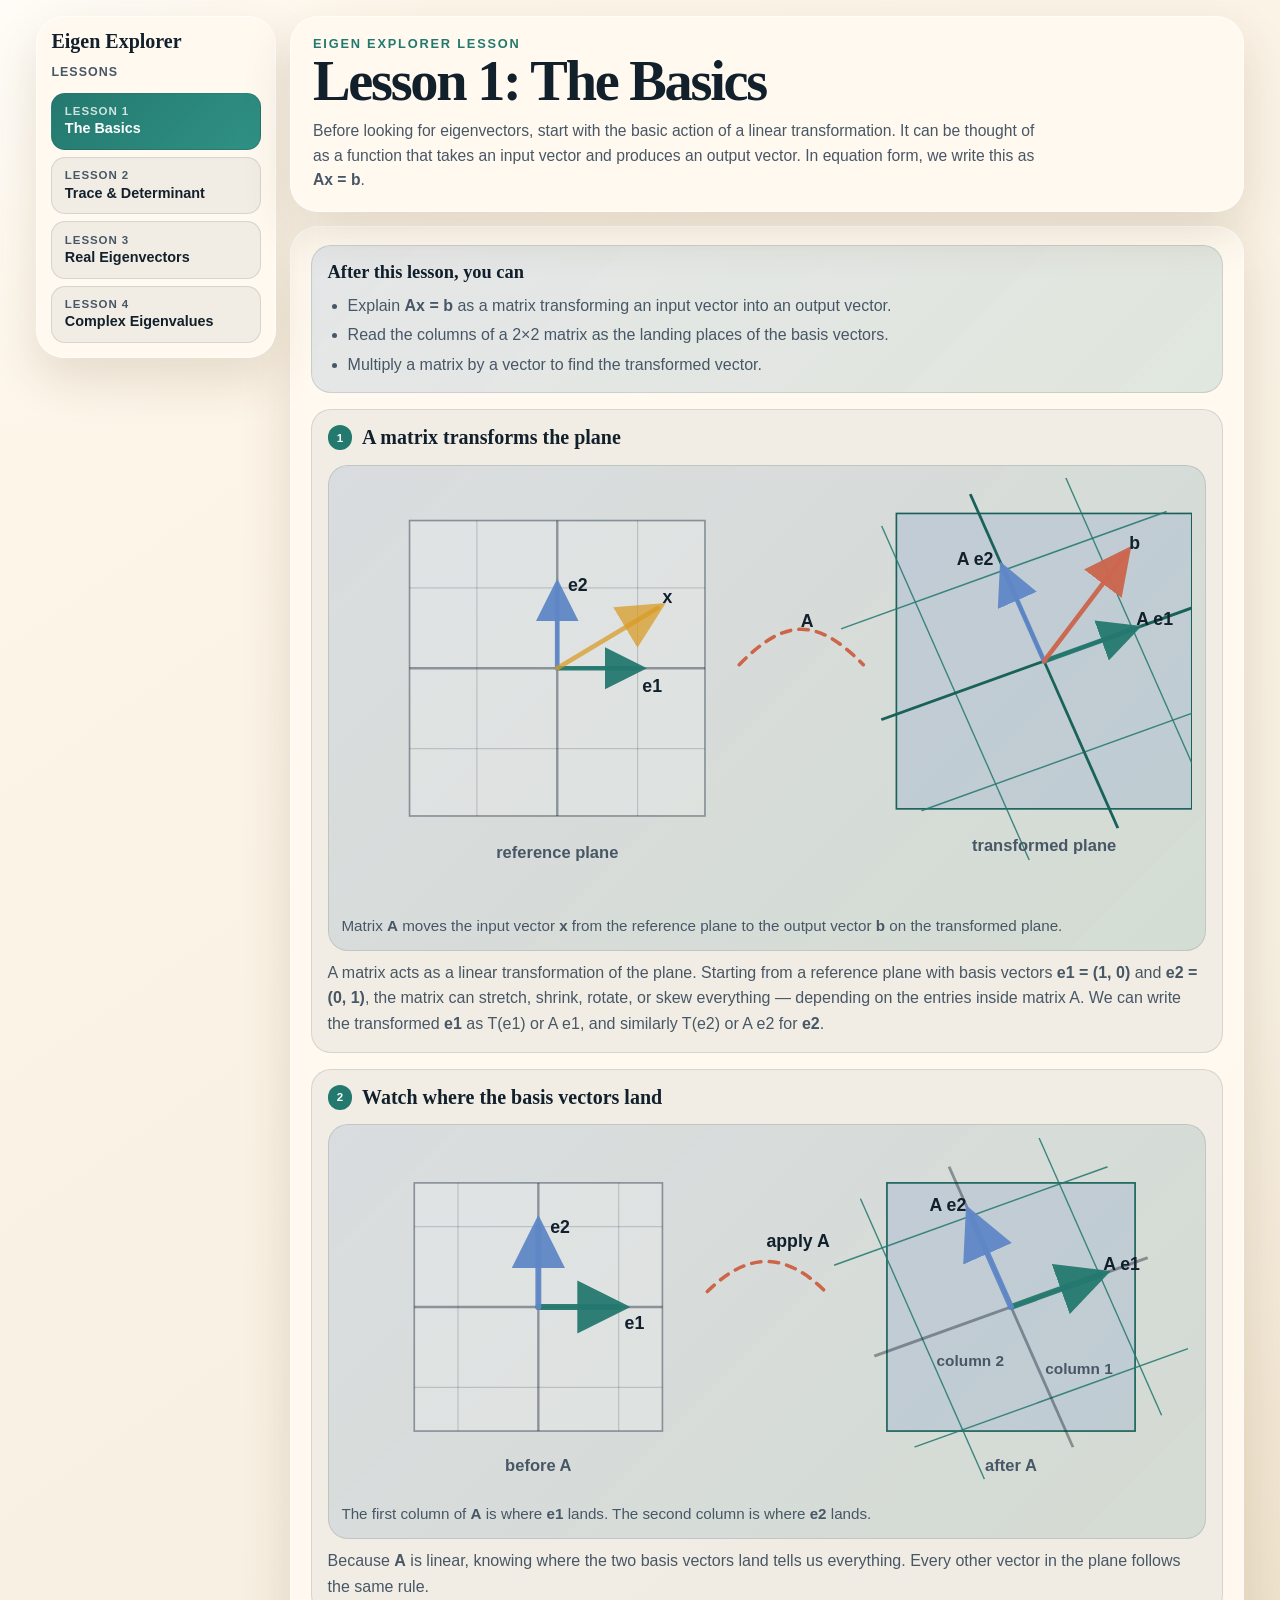
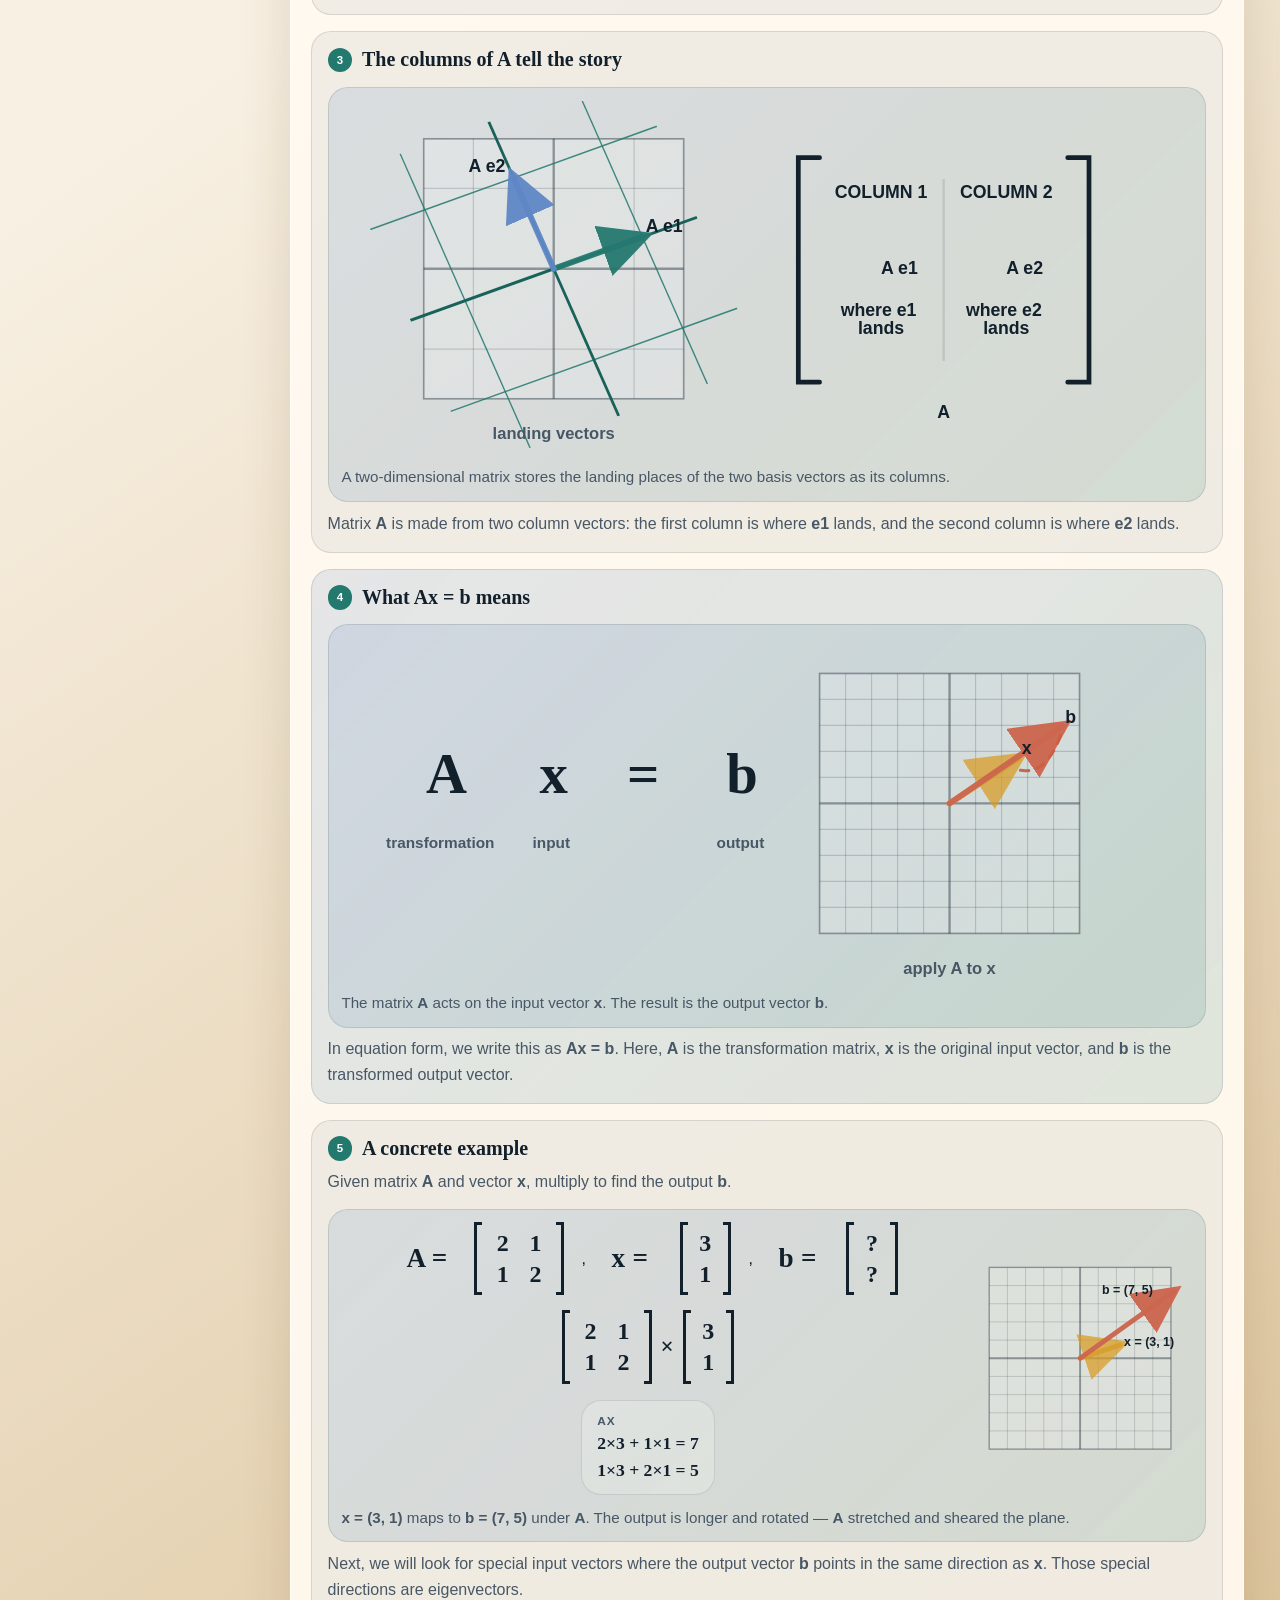
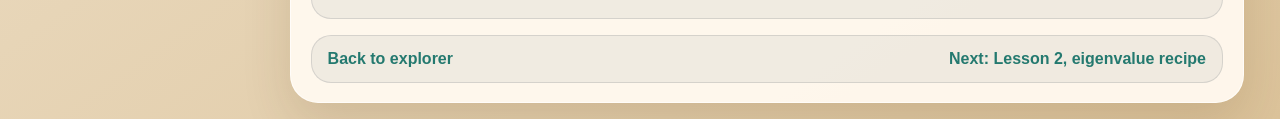
==== commit 03172ad6: "Move lesson links into left panel" ====
--- a/lesson-1.html
+++ b/lesson-1.html
@@ -8,7 +8,42 @@
     <link rel="stylesheet" href="styles.css" />
   </head>
   <body>
+    <script>
+      (function () {
+        var s = localStorage.getItem("eigen-scheme");
+        if (s) {
+          document.body.dataset.scheme = s;
+          document.documentElement.style.colorScheme =
+            s === "dark" || s === "halloween" ? "dark" : "light";
+        }
+      })();
+    </script>
     <div class="page-shell lesson-shell">
+      <div class="site-layout">
+        <aside class="lesson-panel" aria-label="Lessons">
+          <a class="lesson-panel__home" href="index.html">Eigen Explorer</a>
+          <p class="lesson-panel__title">Lessons</p>
+          <nav class="lesson-panel__nav">
+            <a class="lesson-panel__link" href="lesson-1.html" aria-current="page">
+              <span>Lesson 1</span>
+              <strong>The Basics</strong>
+            </a>
+            <a class="lesson-panel__link" href="lesson-2.html">
+              <span>Lesson 2</span>
+              <strong>Trace &amp; Determinant</strong>
+            </a>
+            <a class="lesson-panel__link" href="lesson-3.html">
+              <span>Lesson 3</span>
+              <strong>Real Eigenvectors</strong>
+            </a>
+            <a class="lesson-panel__link" href="lesson-4.html">
+              <span>Lesson 4</span>
+              <strong>Complex Eigenvalues</strong>
+            </a>
+          </nav>
+        </aside>
+
+        <div class="site-main">
       <header class="hero lesson-hero">
         <section class="hero-copy">
           <p class="eyebrow">Eigen Explorer lesson</p>
@@ -19,13 +54,18 @@
           </p>
         </section>
 
-        <nav class="lesson-nav" aria-label="Lesson navigation">
-          <a class="text-link" href="index.html">Back to explorer</a>
-        </nav>
       </header>
 
       <main class="lesson-layout">
         <article class="lesson-card">
+          <div class="lesson-outcomes">
+            <h2>After this lesson, you can</h2>
+            <ul>
+              <li>Explain <strong>Ax = b</strong> as a matrix transforming an input vector into an output vector.</li>
+              <li>Read the columns of a 2&times;2 matrix as the landing places of the basis vectors.</li>
+              <li>Multiply a matrix by a vector to find the transformed vector.</li>
+            </ul>
+          </div>
 
           <section>
             <h2>A matrix transforms the plane</h2>
@@ -585,9 +625,21 @@
                 <strong>A</strong> stretched and sheared the plane.
               </figcaption>
             </figure>
+            <p>
+              Next, we will look for special input vectors where the output
+              vector <strong>b</strong> points in the same direction as
+              <strong>x</strong>. Those special directions are eigenvectors.
+            </p>
           </section>
+
+          <nav class="lesson-pager" aria-label="Lesson sequence">
+            <a class="text-link" href="index.html">Back to explorer</a>
+            <a class="text-link" href="lesson-2.html">Next: Lesson 2, eigenvalue recipe</a>
+          </nav>
         </article>
       </main>
+        </div>
+      </div>
     </div>
     <script>
       (function () {
--- a/styles.css
+++ b/styles.css
@@ -353,6 +353,7 @@
 
 body[data-scheme="rainbow"] .hero-copy,
 body[data-scheme="rainbow"] .hero-metrics,
+body[data-scheme="rainbow"] .lesson-panel,
 body[data-scheme="rainbow"] .stage-card,
 body[data-scheme="rainbow"] .panel,
 body[data-scheme="rainbow"] .note-card {
@@ -450,9 +451,108 @@
 
 .page-shell {
   position: relative;
-  max-width: 1320px;
+  max-width: 1560px;
   margin: 0 auto;
   padding: 1rem;
+}
+
+.site-layout {
+  display: grid;
+  grid-template-columns: minmax(210px, 240px) minmax(0, 1fr);
+  align-items: start;
+  gap: 0.85rem;
+}
+
+.site-main {
+  min-width: 0;
+}
+
+.lesson-panel {
+  position: sticky;
+  top: 1rem;
+  display: grid;
+  gap: 0.85rem;
+  padding: 0.9rem;
+  background: var(--panel);
+  border: 1px solid var(--card-border);
+  border-radius: var(--radius-lg);
+  box-shadow: var(--shadow);
+  backdrop-filter: blur(18px);
+  animation: rise-in 0.7s ease both;
+}
+
+.lesson-panel__home {
+  display: inline-flex;
+  width: fit-content;
+  color: var(--ink);
+  font-family: var(--font-display);
+  font-size: 1.25rem;
+  font-weight: 700;
+  line-height: 1;
+  text-decoration: none;
+}
+
+.lesson-panel__home:hover {
+  color: var(--teal);
+}
+
+.lesson-panel__title {
+  margin: 0;
+  color: var(--muted);
+  font-size: 0.78rem;
+  font-weight: 700;
+  letter-spacing: 0.08em;
+  text-transform: uppercase;
+}
+
+.lesson-panel__nav {
+  display: grid;
+  gap: 0.45rem;
+}
+
+.lesson-panel__link {
+  display: grid;
+  gap: 0.2rem;
+  min-width: 0;
+  padding: 0.72rem 0.78rem;
+  border: 1px solid var(--line);
+  border-radius: var(--radius-sm);
+  background: var(--control-bg);
+  color: var(--ink);
+  text-decoration: none;
+  transition:
+    transform 140ms ease,
+    box-shadow 140ms ease,
+    border-color 140ms ease,
+    background-color 140ms ease;
+}
+
+.lesson-panel__link span {
+  color: var(--muted);
+  font-size: 0.72rem;
+  font-weight: 700;
+  letter-spacing: 0.08em;
+  text-transform: uppercase;
+}
+
+.lesson-panel__link strong {
+  font-size: 0.9rem;
+  line-height: 1.18;
+}
+
+.lesson-panel__link:hover {
+  transform: translateY(-1px);
+  border-color: rgba(36, 121, 111, 0.35);
+  box-shadow: 0 8px 20px rgba(22, 37, 51, 0.1);
+}
+
+.lesson-panel__link[aria-current="page"] {
+  background: linear-gradient(135deg, var(--active-chip-start) 0%, var(--active-chip-end) 100%);
+  color: white;
+}
+
+.lesson-panel__link[aria-current="page"] span {
+  color: rgba(255, 255, 255, 0.78);
 }
 
 .hero {
@@ -1100,10 +1200,22 @@
   text-decoration: underline;
 }
 
+.lesson-link-row {
+  display: flex;
+  flex-wrap: wrap;
+  gap: 0.45rem 1rem;
+}
+
+.lesson-nav-row {
+  display: flex;
+  flex-wrap: wrap;
+  gap: 0.55rem;
+  margin-top: 1.1rem;
+}
+
 .lesson-cta {
   display: inline-flex;
   align-items: center;
-  margin-top: 1.1rem;
   padding: 0.55rem 1.1rem;
   border-radius: 999px;
   background: linear-gradient(135deg, var(--coral) 0%, var(--primary-end) 100%);
@@ -1114,17 +1226,21 @@
   transition: transform 140ms ease, box-shadow 140ms ease;
 }
 
+.lesson-cta--secondary {
+  background: linear-gradient(135deg, var(--teal) 0%, #2f9184 100%);
+}
+
 .lesson-cta:hover {
   transform: translateY(-1px);
   box-shadow: 0 8px 20px rgba(22, 37, 51, 0.16);
 }
 
 .lesson-shell {
-  max-width: 980px;
+  max-width: 1240px;
 }
 
 .lesson-hero {
-  grid-template-columns: minmax(0, 1fr) auto;
+  grid-template-columns: minmax(0, 1fr);
   align-items: stretch;
 }
 
@@ -1698,6 +1814,183 @@
     linear-gradient(135deg, var(--sky-soft), var(--teal-soft));
 }
 
+.lesson-outcomes {
+  padding: 0.95rem 1rem;
+  border: 1px solid var(--line);
+  border-radius: var(--radius-md);
+  background:
+    linear-gradient(135deg, var(--sky-soft), var(--teal-soft));
+}
+
+.lesson-outcomes h2 {
+  margin: 0;
+  font-family: var(--font-display);
+  font-size: 1.15rem;
+}
+
+.lesson-outcomes h2::before {
+  content: none;
+}
+
+.lesson-outcomes ul {
+  display: grid;
+  gap: 0.35rem;
+  margin: 0.7rem 0 0;
+  padding-left: 1.25rem;
+  color: var(--muted);
+  line-height: 1.5;
+}
+
+.lesson-pager {
+  display: flex;
+  align-items: center;
+  justify-content: space-between;
+  gap: 0.75rem;
+  padding: 0.9rem 1rem;
+  border: 1px solid var(--line);
+  border-radius: var(--radius-md);
+  background: var(--control-bg);
+}
+
+.lesson-pager .text-link {
+  margin-top: 0;
+}
+
+.lesson-formula-row {
+  display: flex;
+  align-items: center;
+  justify-content: center;
+  gap: 0.9rem;
+  padding: 0.6rem;
+}
+
+.formula-grid {
+  display: grid;
+  grid-template-columns: repeat(2, minmax(0, 1fr));
+  gap: 0.85rem;
+  margin-top: 0.95rem;
+}
+
+.formula-grid--three {
+  grid-template-columns: repeat(3, minmax(0, 1fr));
+}
+
+.formula-card {
+  padding: 0.9rem;
+  border: 1px solid var(--line);
+  border-radius: var(--radius-md);
+  background: rgba(255, 255, 255, 0.22);
+}
+
+.formula-card h3 {
+  margin: 0;
+  color: var(--ink);
+  font-family: var(--font-display);
+  font-size: 1.05rem;
+}
+
+.formula-card p {
+  font-size: 0.92rem;
+}
+
+.formula-card .formula {
+  color: var(--ink);
+  font-family: var(--font-display);
+  font-size: 1.35rem;
+  font-weight: 800;
+  line-height: 1.25;
+}
+
+.lesson-equation-block {
+  margin: 0.9rem auto;
+  padding: 0.85rem 1rem;
+  width: fit-content;
+  max-width: 100%;
+  border: 1px solid var(--line);
+  border-radius: var(--radius-md);
+  background:
+    linear-gradient(135deg, var(--sky-soft), var(--teal-soft));
+  color: var(--ink);
+  font-family: var(--font-display);
+  font-size: 1.55rem;
+  font-weight: 800;
+  line-height: 1.25;
+  text-align: center;
+}
+
+.calculation-steps {
+  display: grid;
+  gap: 0.45rem;
+  margin: 0.9rem 0 0;
+  padding-left: 1.35rem;
+  color: var(--muted);
+  line-height: 1.55;
+}
+
+.calculation-steps strong {
+  color: var(--ink);
+}
+
+.lesson-worked-example {
+  display: grid;
+  grid-template-columns: minmax(190px, 0.75fr) repeat(3, minmax(150px, 1fr));
+  align-items: center;
+  gap: 0.85rem;
+}
+
+.real-eigen-plane rect {
+  fill: rgba(255, 255, 255, 0.18);
+  stroke: var(--reference-grid-axis);
+  stroke-width: 1.4;
+}
+
+.real-eigenline {
+  stroke-width: 3;
+  stroke-linecap: round;
+  stroke-dasharray: 8 6;
+}
+
+.real-eigenline--stretch {
+  stroke: var(--probe-arrow);
+}
+
+.real-eigenline--steady {
+  stroke: var(--image-arrow);
+}
+
+.real-eigen-vector {
+  fill: none;
+  stroke-width: 5;
+  stroke-linecap: round;
+}
+
+.real-eigen-vector--input {
+  stroke: var(--probe-arrow);
+  marker-end: url(#realArrowGold);
+}
+
+.real-eigen-vector--output {
+  stroke: var(--image-arrow);
+  marker-end: url(#realArrowCoral);
+}
+
+.real-eigen-vector--steady {
+  stroke: var(--image-arrow);
+  marker-end: url(#realArrowCoral);
+}
+
+.real-eigen-diagram #realArrowGold path {
+  fill: var(--probe-arrow);
+}
+
+.real-eigen-diagram #realArrowCoral path {
+  fill: var(--image-arrow);
+}
+
+.real-check-grid {
+  grid-template-columns: repeat(2, minmax(0, 1fr));
+}
+
 .sr-only {
   position: absolute;
   width: 1px;
@@ -1723,6 +2016,18 @@
 }
 
 @media (max-width: 1120px) {
+  .site-layout {
+    grid-template-columns: 1fr;
+  }
+
+  .lesson-panel {
+    position: static;
+  }
+
+  .lesson-panel__nav {
+    grid-template-columns: repeat(4, minmax(0, 1fr));
+  }
+
   .hero,
   .app-layout,
   .lesson-hero,
@@ -1737,6 +2042,12 @@
   .sidebar {
     grid-template-columns: repeat(2, minmax(0, 1fr));
   }
+
+  .formula-grid--three,
+  .lesson-worked-example,
+  .real-check-grid {
+    grid-template-columns: 1fr;
+  }
 }
 
 @media (max-width: 760px) {
@@ -1746,6 +2057,7 @@
 
   .hero-copy,
   .hero-metrics,
+  .lesson-panel,
   .stage-card,
   .panel,
   .lesson-nav,
@@ -1756,6 +2068,7 @@
 
   .hero-metrics,
   .sidebar,
+  .lesson-panel__nav,
   .readings-grid {
     grid-template-columns: 1fr;
   }
@@ -1779,6 +2092,19 @@
     justify-self: center;
   }
 
+  .formula-grid {
+    grid-template-columns: 1fr;
+  }
+
+  .lesson-pager {
+    align-items: flex-start;
+    flex-direction: column;
+  }
+
+  .lesson-equation-block {
+    font-size: 1.25rem;
+  }
+
   .canvas-wrap {
     min-height: 20rem;
   }
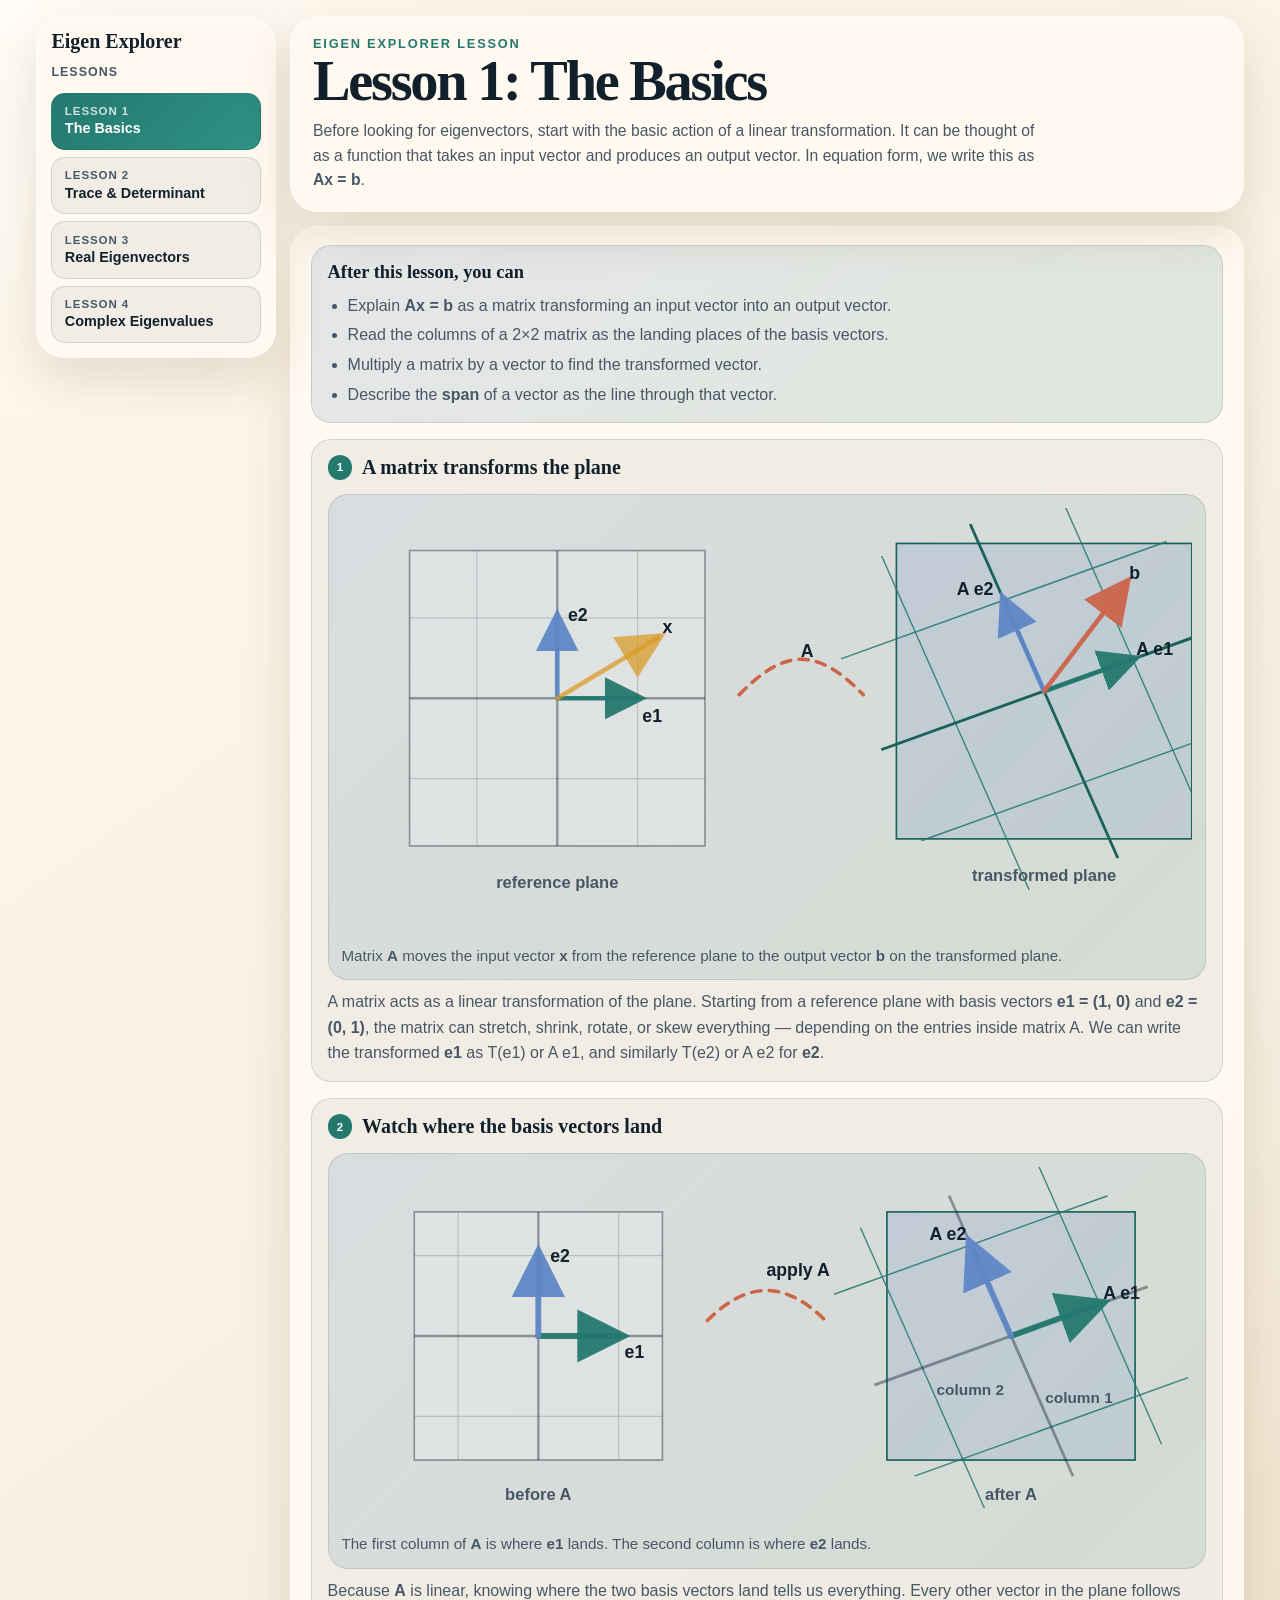
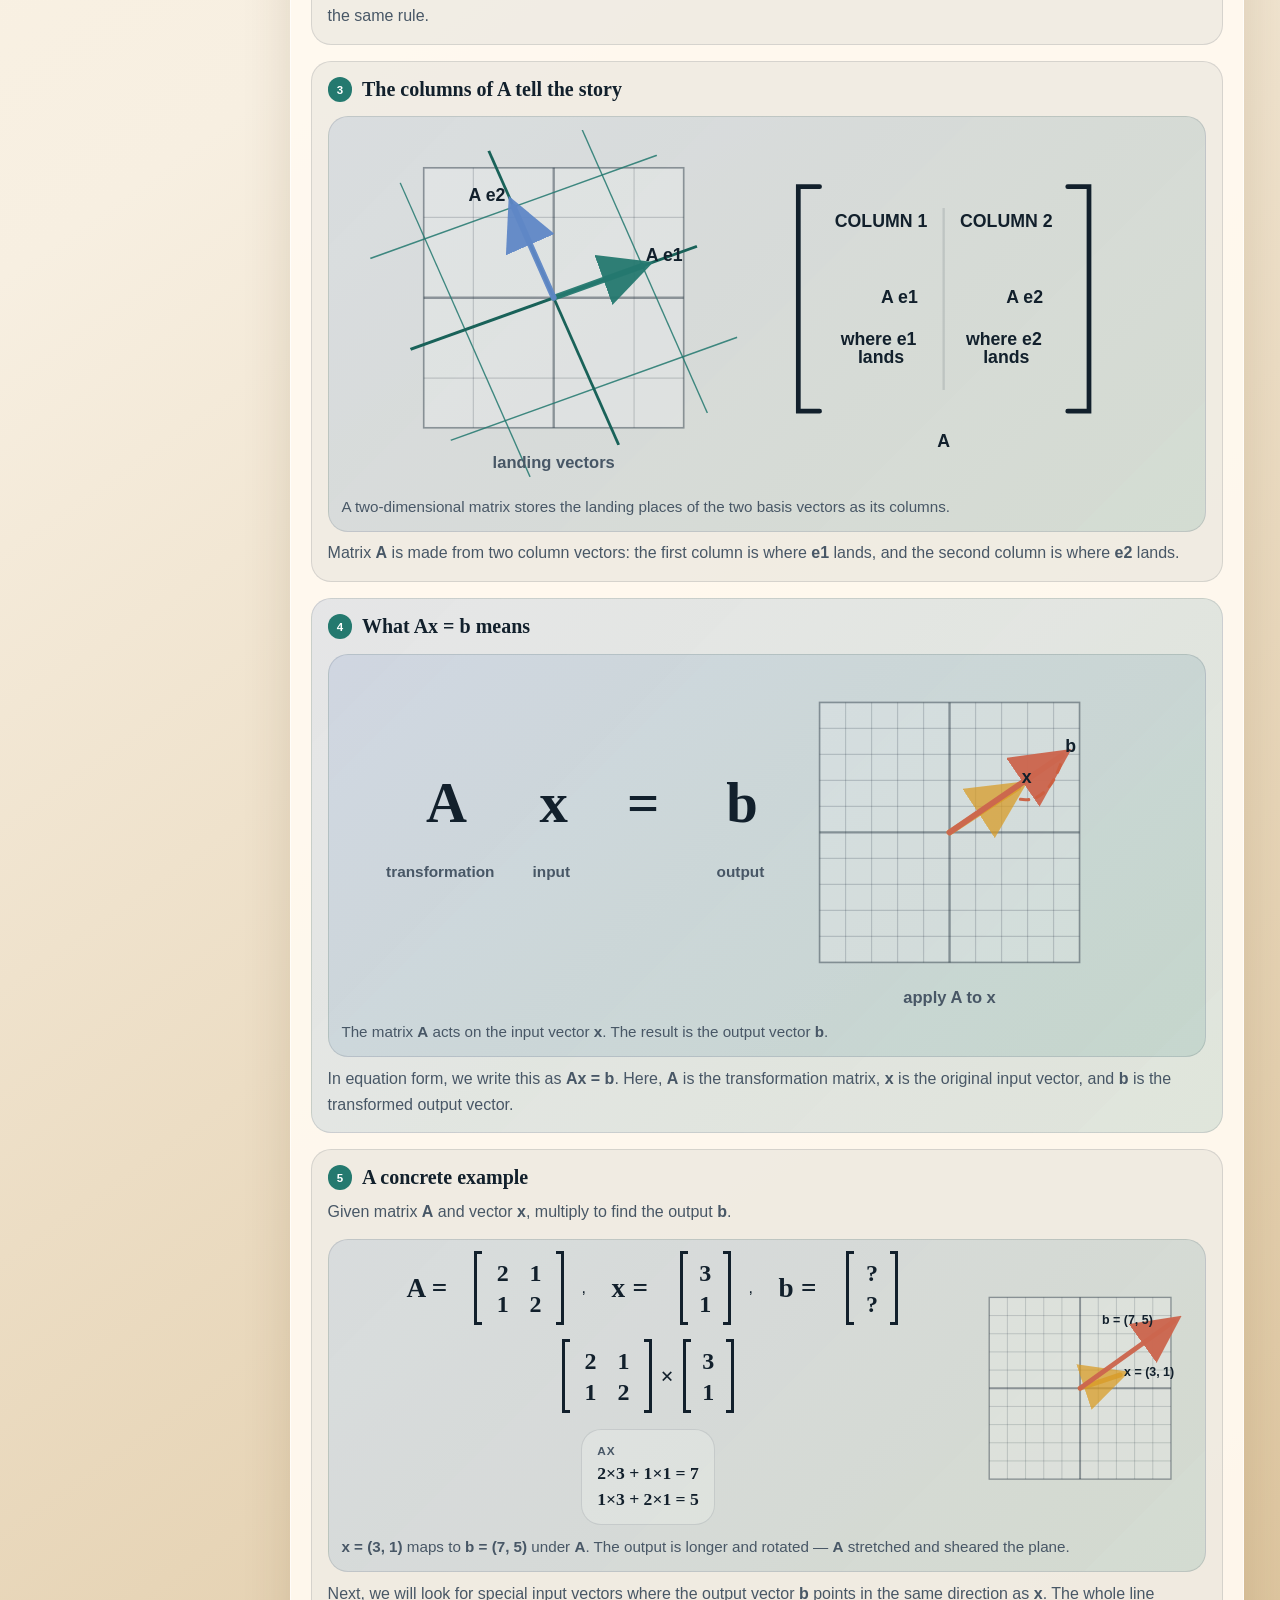
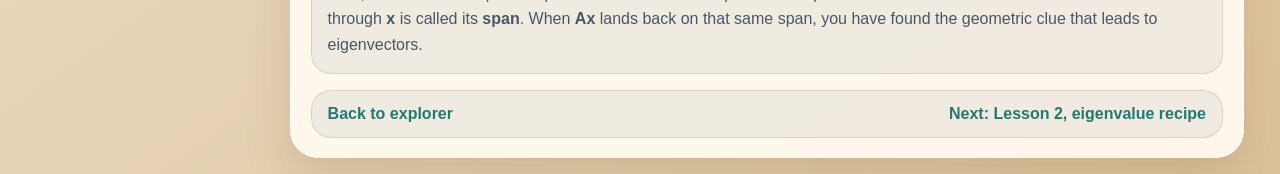
==== commit 2290fc7d: "Introduce span drift lesson concepts" ====
--- a/lesson-1.html
+++ b/lesson-1.html
@@ -64,6 +64,7 @@
               <li>Explain <strong>Ax = b</strong> as a matrix transforming an input vector into an output vector.</li>
               <li>Read the columns of a 2&times;2 matrix as the landing places of the basis vectors.</li>
               <li>Multiply a matrix by a vector to find the transformed vector.</li>
+              <li>Describe the <strong>span</strong> of a vector as the line through that vector.</li>
             </ul>
           </div>
 
@@ -628,7 +629,10 @@
             <p>
               Next, we will look for special input vectors where the output
               vector <strong>b</strong> points in the same direction as
-              <strong>x</strong>. Those special directions are eigenvectors.
+              <strong>x</strong>. The whole line through <strong>x</strong> is
+              called its <strong>span</strong>. When <strong>Ax</strong> lands
+              back on that same span, you have found the geometric clue that
+              leads to eigenvectors.
             </p>
           </section>
 
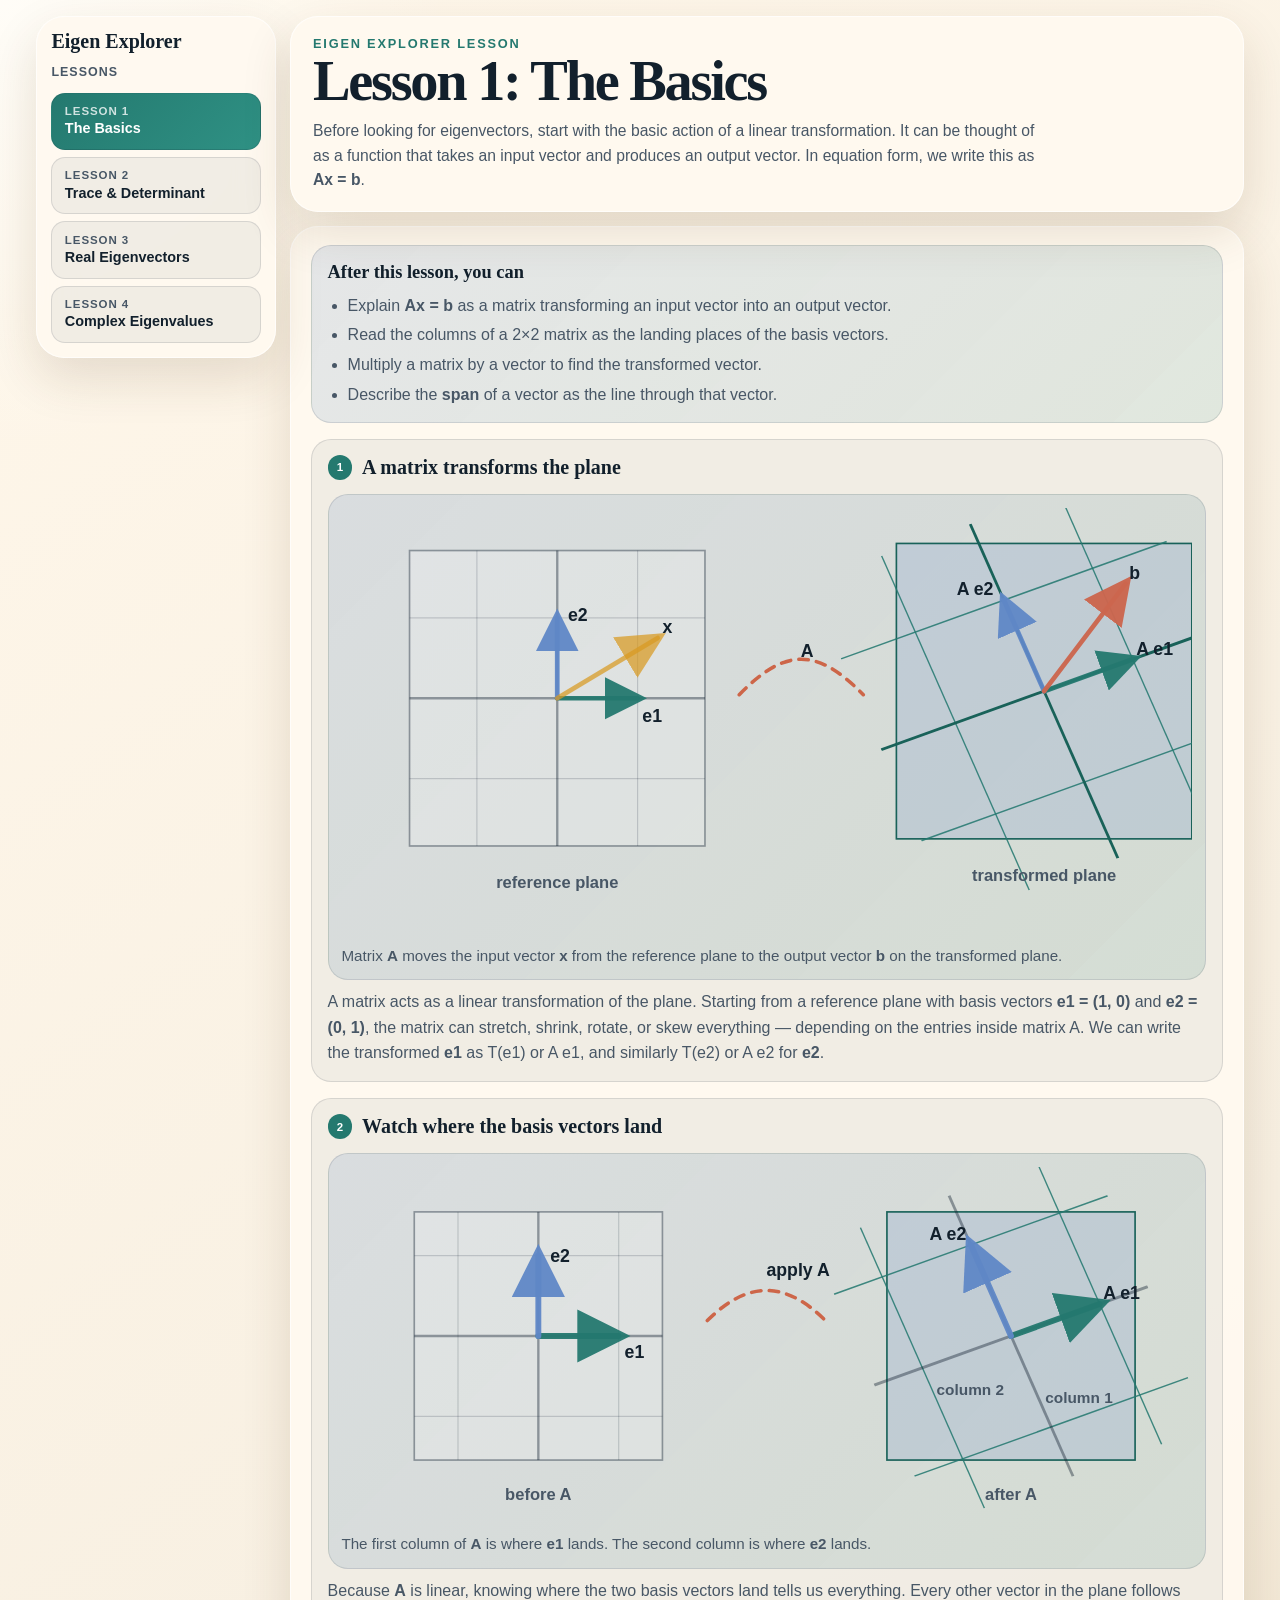
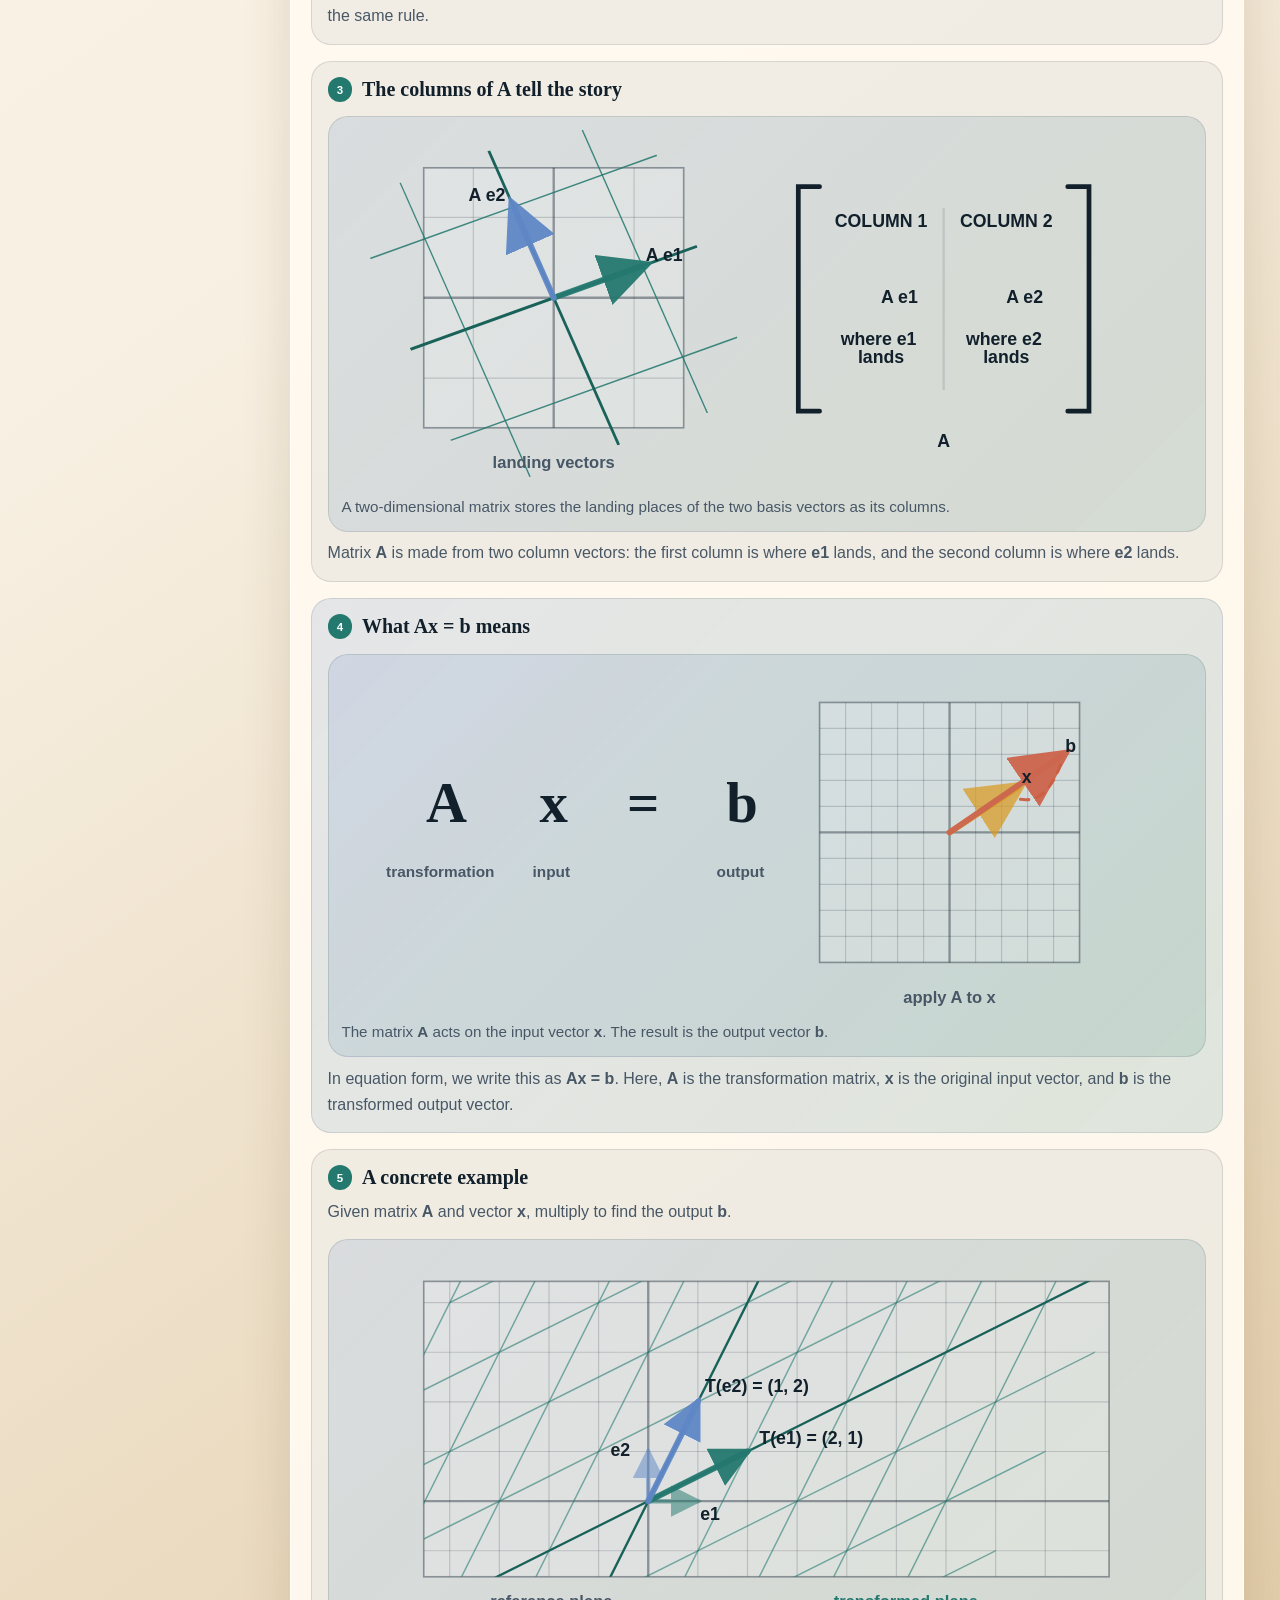
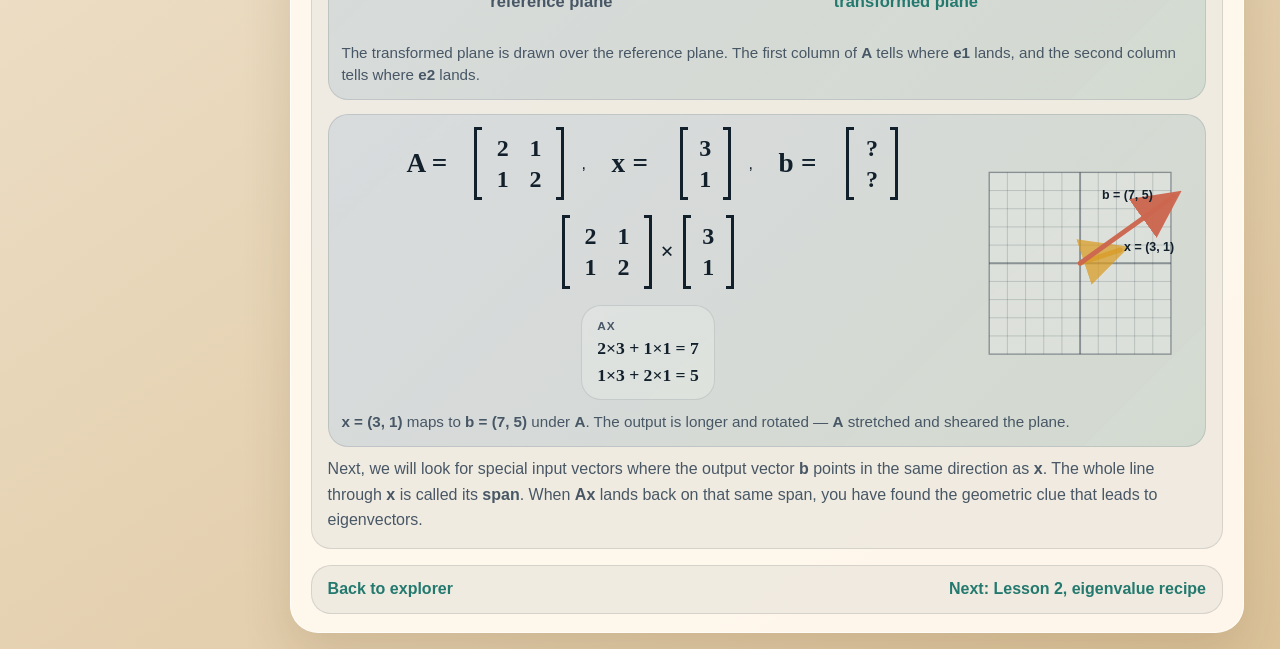
==== commit c60d8a37: "Add concrete basis overlay illustration" ====
--- a/lesson-1.html
+++ b/lesson-1.html
@@ -487,6 +487,114 @@
             <h2>A concrete example</h2>
             <p>Given matrix <strong>A</strong> and vector <strong>x</strong>, multiply to find the output <strong>b</strong>.</p>
             <figure class="transform-figure">
+              <svg
+                class="transform-diagram concrete-basis-diagram"
+                viewBox="0 0 720 320"
+                role="img"
+                aria-labelledby="concreteBasisTitle concreteBasisDescription"
+              >
+                <title id="concreteBasisTitle">Reference plane overlaid with transformed plane</title>
+                <desc id="concreteBasisDescription">
+                  For matrix A equals [[2, 1], [1, 2]], the reference basis
+                  vectors e1 and e2 are overlaid with the transformed grid.
+                  e1 lands at T(e1) = (2, 1), and e2 lands at T(e2) = (1, 2).
+                </desc>
+                <defs>
+                  <clipPath id="concreteBasisClip">
+                    <rect x="70" y="24" width="580" height="250" />
+                  </clipPath>
+                  <marker
+                    id="concreteBasisArrowTeal"
+                    markerWidth="7"
+                    markerHeight="7"
+                    refX="6"
+                    refY="3.5"
+                    orient="auto"
+                  >
+                    <path d="M 0 0 L 7 3.5 L 0 7 z" />
+                  </marker>
+                  <marker
+                    id="concreteBasisArrowSky"
+                    markerWidth="7"
+                    markerHeight="7"
+                    refX="6"
+                    refY="3.5"
+                    orient="auto"
+                  >
+                    <path d="M 0 0 L 7 3.5 L 0 7 z" />
+                  </marker>
+                </defs>
+
+                <rect class="concrete-basis-frame" x="70" y="24" width="580" height="250" />
+                <g clip-path="url(#concreteBasisClip)">
+                  <g class="plane-grid-lines">
+                    <line x1="92" y1="24" x2="92" y2="274" />
+                    <line x1="134" y1="24" x2="134" y2="274" />
+                    <line x1="176" y1="24" x2="176" y2="274" />
+                    <line x1="218" y1="24" x2="218" y2="274" />
+                    <line x1="302" y1="24" x2="302" y2="274" />
+                    <line x1="344" y1="24" x2="344" y2="274" />
+                    <line x1="386" y1="24" x2="386" y2="274" />
+                    <line x1="428" y1="24" x2="428" y2="274" />
+                    <line x1="470" y1="24" x2="470" y2="274" />
+                    <line x1="512" y1="24" x2="512" y2="274" />
+                    <line x1="554" y1="24" x2="554" y2="274" />
+                    <line x1="596" y1="24" x2="596" y2="274" />
+                    <line x1="70" y1="42" x2="650" y2="42" />
+                    <line x1="70" y1="84" x2="650" y2="84" />
+                    <line x1="70" y1="126" x2="650" y2="126" />
+                    <line x1="70" y1="168" x2="650" y2="168" />
+                    <line x1="70" y1="252" x2="650" y2="252" />
+                  </g>
+                  <line class="diagram-axis" x1="70" y1="210" x2="650" y2="210" />
+                  <line class="diagram-axis" x1="260" y1="274" x2="260" y2="24" />
+
+                  <g class="concrete-transformed-grid" transform="matrix(84 -42 42 -84 260 210)">
+                    <line x1="-5" y1="-4" x2="-5" y2="5" />
+                    <line x1="-4" y1="-4" x2="-4" y2="5" />
+                    <line x1="-3" y1="-4" x2="-3" y2="5" />
+                    <line x1="-2" y1="-4" x2="-2" y2="5" />
+                    <line x1="-1" y1="-4" x2="-1" y2="5" />
+                    <line x1="0" y1="-4" x2="0" y2="5" />
+                    <line x1="1" y1="-4" x2="1" y2="5" />
+                    <line x1="2" y1="-4" x2="2" y2="5" />
+                    <line x1="3" y1="-4" x2="3" y2="5" />
+                    <line x1="4" y1="-4" x2="4" y2="5" />
+                    <line x1="-4" y1="-4" x2="5" y2="-4" />
+                    <line x1="-4" y1="-3" x2="5" y2="-3" />
+                    <line x1="-4" y1="-2" x2="5" y2="-2" />
+                    <line x1="-4" y1="-1" x2="5" y2="-1" />
+                    <line x1="-4" y1="0" x2="5" y2="0" />
+                    <line x1="-4" y1="1" x2="5" y2="1" />
+                    <line x1="-4" y1="2" x2="5" y2="2" />
+                    <line x1="-4" y1="3" x2="5" y2="3" />
+                    <line x1="-4" y1="4" x2="5" y2="4" />
+                  </g>
+                  <g class="concrete-transformed-axes" transform="matrix(84 -42 42 -84 260 210)">
+                    <line x1="-4" y1="0" x2="5" y2="0" />
+                    <line x1="0" y1="-4" x2="0" y2="4" />
+                  </g>
+                </g>
+
+                <line class="concrete-basis-vector concrete-basis-vector--e1 concrete-basis-vector--reference" x1="260" y1="210" x2="302" y2="210" />
+                <line class="concrete-basis-vector concrete-basis-vector--e2 concrete-basis-vector--reference" x1="260" y1="210" x2="260" y2="168" />
+                <line class="concrete-basis-vector concrete-basis-vector--e1" x1="260" y1="210" x2="344" y2="168" />
+                <line class="concrete-basis-vector concrete-basis-vector--e2" x1="260" y1="210" x2="302" y2="126" />
+                <text x="304" y="226">e1</text>
+                <text x="228" y="172">e2</text>
+                <text x="354" y="162">T(e1) = (2, 1)</text>
+                <text x="308" y="118">T(e2) = (1, 2)</text>
+                <text class="diagram-caption" x="178" y="300">reference plane</text>
+                <text class="diagram-caption concrete-caption--transformed" x="478" y="300">transformed plane</text>
+              </svg>
+              <figcaption>
+                The transformed plane is drawn over the reference plane. The
+                first column of <strong>A</strong> tells where
+                <strong>e1</strong> lands, and the second column tells where
+                <strong>e2</strong> lands.
+              </figcaption>
+            </figure>
+            <figure class="transform-figure">
               <div class="example-layout">
                 <div class="example-math-col">
                   <div class="example-html-math" aria-label="A numerical matrix multiplication example">
--- a/styles.css
+++ b/styles.css
@@ -1797,6 +1797,55 @@
   font-weight: 700;
 }
 
+.concrete-basis-frame {
+  fill: rgba(255, 255, 255, 0.18);
+  stroke: var(--reference-grid-axis);
+  stroke-width: 1.4;
+}
+
+.concrete-transformed-grid line {
+  stroke: var(--transform-grid-line);
+  stroke-width: 0.022;
+  opacity: 0.68;
+}
+
+.concrete-transformed-axes line {
+  stroke: var(--transform-grid-axis);
+  stroke-width: 0.035;
+}
+
+.concrete-basis-vector {
+  stroke-width: 5;
+  stroke-linecap: round;
+}
+
+.concrete-basis-vector--reference {
+  opacity: 0.55;
+  stroke-width: 3.8;
+}
+
+.concrete-basis-vector--e1 {
+  stroke: var(--basis-e1);
+  marker-end: url(#concreteBasisArrowTeal);
+}
+
+.concrete-basis-vector--e2 {
+  stroke: var(--basis-e2);
+  marker-end: url(#concreteBasisArrowSky);
+}
+
+.concrete-basis-diagram #concreteBasisArrowTeal path {
+  fill: var(--basis-e1);
+}
+
+.concrete-basis-diagram #concreteBasisArrowSky path {
+  fill: var(--basis-e2);
+}
+
+.concrete-basis-diagram .concrete-caption--transformed {
+  fill: var(--teal);
+}
+
 .lesson-card .lesson-equation {
   justify-self: start;
   padding: 0.75rem 1rem;
